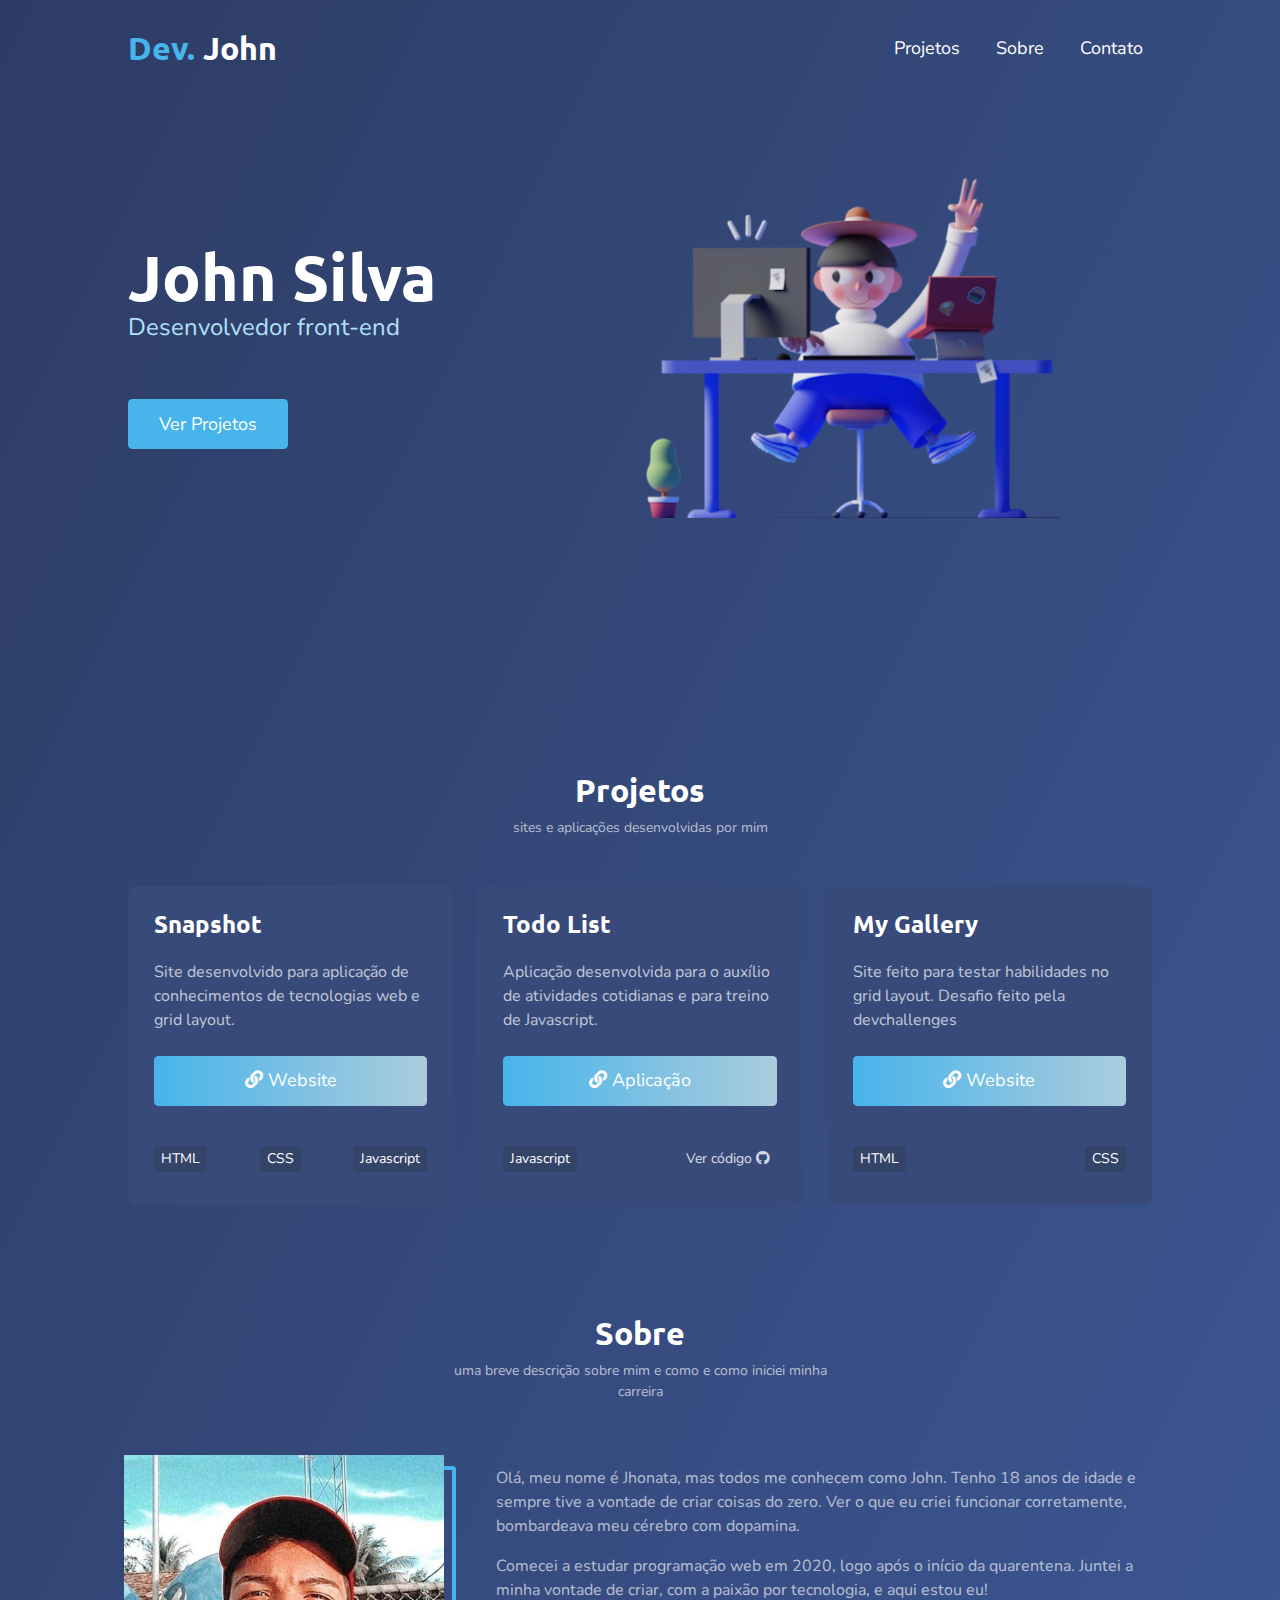
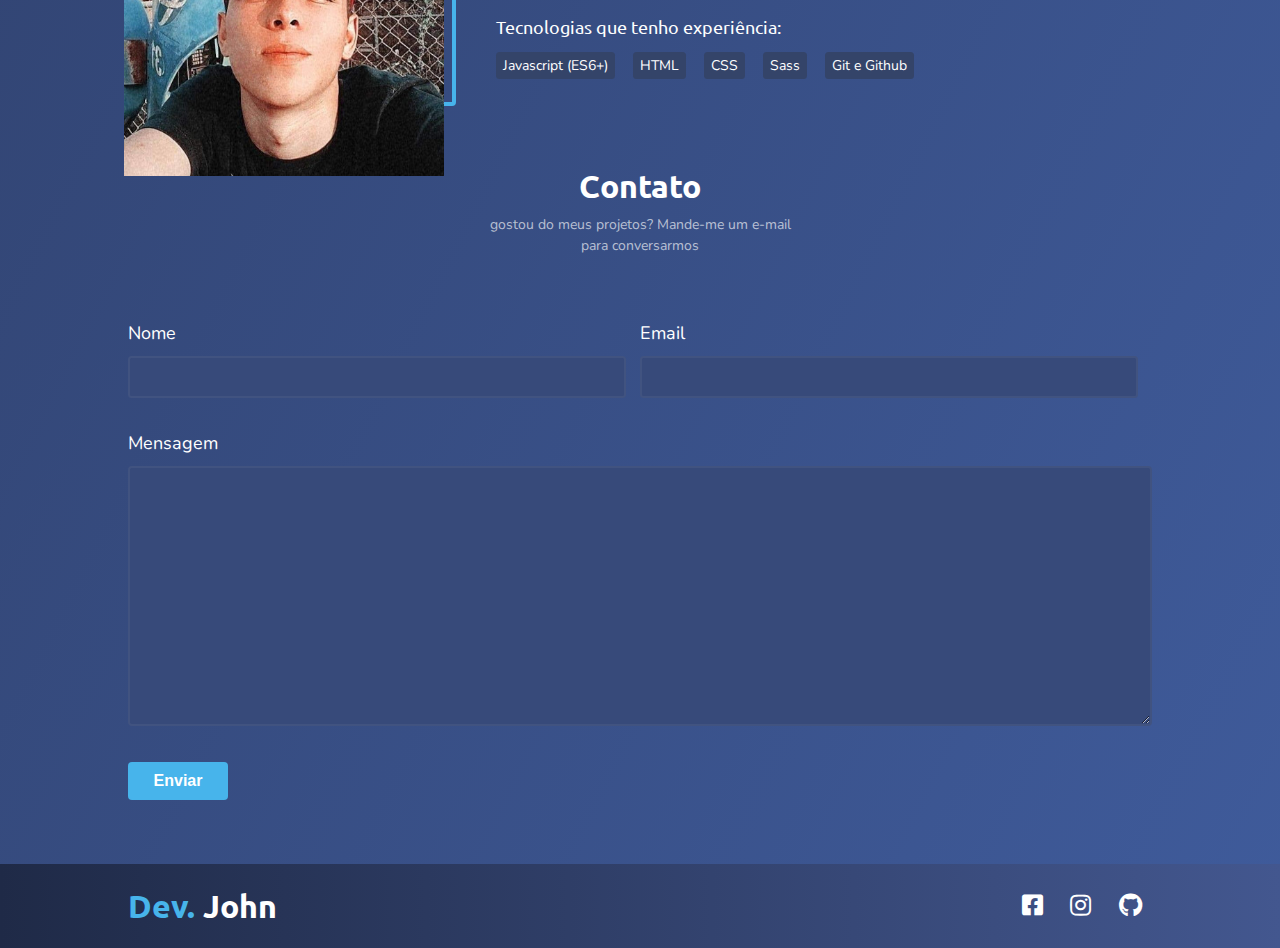
==== index.html @ 767314eb "uptade" ====
<!DOCTYPE html>
<html lang="pt-br">
<head>
    <meta charset="UTF-8">
    <meta http-equiv="X-UA-Compatible" content="IE=edge">
    <meta name="viewport" content="width=device-width, initial-scale=1.0">

    <meta name="description" content="Site portifólio onde coloco meus principais projetos com Desenvolvedor Front-End.">
    <meta name="keywords" content="front-end, frontend, desenvolvedor front end, programador"/>
    <meta name="author" content="John Silva">

    <meta property="og:type" content="website"/>
    <meta property="og:title" content="Portifólio  - John Silva"/>
    <meta property="og:description" content="Dev.John - Veja meus melhores projetos publicados e mande-me uma mensagem."/>
    <meta property="og:url" content="https://jhonsilva17.github.io/portfolio-devjohn/"/>
    <meta property="og:image" content="https://github.com/JhonSilva17/portfolio-devjohn/blob/main/public/assets/img/foto-john.jpg"/>

    <title>Portifólio - John Silva</title>
    <link rel="preconnect" href="https://fonts.gstatic.com">
    <link href="https://fonts.googleapis.com/css2?family=Nunito:wght@400;600&family=Ubuntu:wght@400;500&display=swap" rel="stylesheet"> 
    <link rel="stylesheet" href="https://cdnjs.cloudflare.com/ajax/libs/font-awesome/5.11.2/css/all.css">
    <link rel="stylesheet" href="./public/css/main.css">
</head>
<body>
    
    <header id="header">
        <div class="container">
            <div class="logo">
                <a href="index.html" class="logomarca"><span class="color-blue">Dev.</span> John</a>
            </div> <!--LOGO-->
            <nav id="navigation">
                <div class="icon">
                    <img onclick="Menu.openMenu()" src="./public/assets/img/icon-menu.svg" alt="">
                </div>
                <ul id="menujs" onclick="Menu.closeMenu()">
                    <li>
                        <span onclick="Menu.closeMenu()" class="icon">
                            <img src="./public/assets/img/close.svg" alt="">
                        </span>
                    </li>
                    <li><a href="#projects" class="js-scrollSuave">Projetos</a></li>
                    <li><a href="#about" class="js-scrollSuave">Sobre</a></li>
                    <li><a href="#contact" class="js-scrollSuave">Contato</a></li>
                </ul>
            </nav> <!--NAVIGATION-->
        </div> <!--CONTAINER-->
    </header> <!--HEADER-->

    <main id="intro">
        <div class="container">
            <div id="intro-content">
                <h1>John Silva</h1>
                <p>Desenvolvedor front-end</p>
                <a href="#projects" class="background-blue js-scrollSuave">Ver Projetos</a>
            </div> <!--INTRO-CONTENT-->
            <div id="intro-img">
                <img src="./public/assets/img/ilustration-intro.png" alt="Ilustration">
            </div>
        </div> <!--CONTAINER-->
    </main>

    <section id="projects">
        <div class="container">
            <h2>Projetos</h2>
            <p>sites e aplicações desenvolvidas por mim</p>

            <div class="container-card">
                <div class="card-item">
                    <h3>Snapshot</h3>
                    <p>Site desenvolvido para aplicação de conhecimentos de tecnologias web e grid layout.</p>
                    <a href="https://snapshot-devjohn.netlify.app/" target="_blank" rel="external" class="btn btn-card">
                        <span> <i class="fas fa-link"></i></span>
                        Website
                    </a>
                    <div class="techs">
                        <ul>
                            <li>HTML</li>
                            <li>CSS</li>
                            <li>Javascript</li>
                        </ul>
                    </div>
                </div><!--CARD-ITEM-->

                <div class="card-item">
                    <h3>Todo List</h3>
                    <p>Aplicação desenvolvida para o auxílio de atividades cotidianas e para treino de Javascript.</p>
                    <a href="https://todo-list-jhon.netlify.app" target="_blank" rel="external" class="btn btn-card">
                        <span> <i class="fas fa-link"></i></span>
                        Aplicação
                    </a>
                    <div class="techs">
                        <ul>
                            <li>Javascript</li>
                            <li class="back-none"><a href="https://github.com/JhonSilva17/javascript/tree/main/todo-list" target="_blank" rel="external" class="code">Ver código <span><i class="fab fa-github"></i></span></a></li>
                        </ul>
                    </div> <!--techs-->
                </div> <!--CARD-ITEM-->

                <div class="card-item">
                    <h3>My Gallery</h3>
                    <p>Site feito para testar habilidades no grid layout. Desafio feito pela devchallenges</p>
                    <a href="https://gallery-john.netlify.app" target="_blank" rel="external" class="btn btn-card">
                        <span> <i class="fas fa-link"></i></span>
                        Website
                    </a>
                    <div class="techs">
                        <ul>
                            <li>HTML</li>
                            <li>CSS</li>
                        </ul>
                    </div> <!--techs-->
                </div> <!--CARD-ITEM-->

            </div> <!--CONTAINER-CARD-->
        </div> <!--CONTAINER-->
    </section> <!--PROJECTS-->

    <section id="about">
        <h2>Sobre</h2>
        <p>uma breve descrição sobre mim e como e como iniciei minha carreira</p>
        <div class="container">
            <div class="about-img">
                <img src="./public/assets/img/foto-john.jpg" alt="Foto de John Silva">
            </div> <!--ABOUT-IMG-->
            <div class="about-content">
                <p>Olá, meu nome é Jhonata, mas todos me conhecem como John. Tenho 18 anos de idade e sempre tive a vontade de criar coisas do zero. Ver o que eu criei funcionar corretamente, bombardeava meu cérebro com dopamina.</p>
                <p>Comecei a estudar programação web em 2020, logo após o início da quarentena. Juntei a minha vontade de criar, com a paixão por tecnologia, e aqui estou eu!</p>
                <h3>Tecnologias que tenho experiência: </h3>
                <div class="techs">
                    <ul>
                        <li>Javascript (ES6+)</li>
                        <li>HTML</li>
                        <li>CSS</li>
                        <li>Sass</li>
                        <li>Git e Github</li>
                    </ul>
                </div>
            </div> <!--ABOUT-CONTENT-->
        </div> <!--CONTAINER-->
    </section> <!--ABOUT-->

    <section id="contact">
        <div class="container">
            <h2>Contato</h2>
            <p>gostou do meus projetos? Mande-me um e-mail para conversarmos</p>
            <form action="POST">
                <div class="flex-input">
                    <div class="flex-item">
                        <label for="nome">Nome</label>
                        <input type="text" id="nome" name="nome">
                    </div>
                    <div class="flex-item">
                        <label for="email">Email</label>
                        <input type="email" id="email" name="email">
                    </div>
                </div>
                <label for="msg">Mensagem</label>
                <textarea name="msg" id="msg"></textarea>
                <button class="background-blue">Enviar</button>
            </form>
        </div>
    </section>

    <footer id="footer">
        <div class="container">
            <div class="logo">
                <a href="index.html" class="logomarca"><span class="color-blue">Dev.</span> John</a>
            </div> <!--LOGO-->
            <div class="redes">
                <ul>
                    <li><a href="https://www.facebook.com/jhonata.1324/" target="_blank" rel="external"><i class="fab fa-facebook-square"></i></a></li>
                    <li><a href="https://www.instagram.com/eujohn___/" target="_blank" rel="external"><i class="fab fa-instagram"></i></a></li>
                    <li><a href="https://github.com/JhonSilva17" target="_blank" rel="external"><i class="fab fa-github"></i></a></li>
                </ul>
            </div>
        </div> <!--CONTAINER-->
    </footer>

    <script src="./public/js/script.js"></script>
</body>
</html>
---- public/css/main.css ----
.flex,#header .container,#intro .container,#contact form .flex-input,#footer .container{display:-webkit-box;display:-ms-flexbox;display:flex;-webkit-box-align:center;-ms-flex-align:center;align-items:center;-webkit-box-pack:justify;-ms-flex-pack:justify;justify-content:space-between}.border-radius,.btn,.techs ul li,#about .container .about-img{border-radius:.25em}*{margin:0;padding:0;-webkit-box-sizing:border-box;box-sizing:border-box}body{background-image:-webkit-gradient(linear, left top, right bottom, from(#2d3c64), to(#3f5b9b));background-image:linear-gradient(to right bottom, #2d3c64, #3f5b9b);font-size:16px}img{max-width:100%;display:block}a{text-decoration:none;color:#fff;-webkit-transition:all .3s ease;transition:all .3s ease}ul{list-style:none}a,p,small,li,label,input,textarea{font:normal 400 1em/1.5em "Nunito", 'Trebuchet MS', sans-serif}h1,h2,h3{font:normal 600 2em/1em "Ubuntu", verdana, sans-serif}section h2{text-align:center;color:#fff;margin-bottom:.35em}input,button,textarea{outline:none;border:none}.container{max-width:80%;margin:0 auto}.color-blue{color:#47B4EB}.background-blue{background:#47B4EB}.icon{display:none}.btn{background:-webkit-gradient(linear, left top, right top, from(#47B4EB), to(#ABCCDC));background:linear-gradient(to right, #47B4EB, #ABCCDC);display:block;text-align:center;padding:.625em 0;font-size:1.125em;-webkit-transition:all .3s ease;transition:all .3s ease}.techs ul li{display:inline-block;background:#344469;color:#fff;padding:.2em .5em;font-size:.875em;margin-bottom:.5em;-webkit-transition:all .3s ease;transition:all .3s ease}.logo a.logomarca{font:normal 600 2em/1em "Ubuntu", verdana, sans-serif}@-webkit-keyframes pulso{from{opacity:0;-webkit-transform:translateY(20px);transform:translateY(20px)}to{opacity:1;-webkit-transform:translateY(-10px);transform:translateY(-10px)}}@keyframes pulso{from{opacity:0;-webkit-transform:translateY(20px);transform:translateY(20px)}to{opacity:1;-webkit-transform:translateY(-10px);transform:translateY(-10px)}}@-webkit-keyframes surgirMenu{from{opacity:.5;-webkit-transform:translateY(-20px);transform:translateY(-20px)}to{opacity:1;-webkit-transform:translateY(0px);transform:translateY(0px)}}@keyframes surgirMenu{from{opacity:.5;-webkit-transform:translateY(-20px);transform:translateY(-20px)}to{opacity:1;-webkit-transform:translateY(0px);transform:translateY(0px)}}#header{padding:2em 0}#header.ativo{position:fixed;top:0;left:0;right:0;z-index:10001;background:#314679;padding:1em 0;-webkit-animation:surgirMenu .3s;animation:surgirMenu .3s}#header #navigation ul li{display:inline-block;margin-left:.875em}#header #navigation ul li a{font-size:1.125em;padding:.5em;color:#fff}#header #navigation ul li a:hover{color:#47B4EB}#header #navigation ul li a.ativo{color:#47B4EB}#intro{margin-top:5em}#intro #intro-content h1{font-size:4em;color:#fff}#intro #intro-content p{font-size:1.5em;color:#b1e0f8}#intro #intro-content a.background-blue{border-radius:.25em;display:inline-block;margin-top:3em;width:160px;text-align:center;font-size:1.125em;padding:.625em}#intro #intro-img{width:50%}#projects{margin:20% 0 4em}#projects .container>p{text-align:center;color:#ffffffa6;font-size:.875em;font-weight:400}#projects .container-card{display:-ms-grid;display:grid;-ms-grid-columns:(1fr)[3];grid-template-columns:repeat(3, 1fr);gap:1.5em;margin-top:3em}#projects .container-card .card-item{background:#374a7a;padding:1.5em;border-radius:.5em;margin-bottom:1em;display:-webkit-box;display:-ms-flexbox;display:flex;-webkit-box-orient:vertical;-webkit-box-direction:normal;-ms-flex-direction:column;flex-direction:column;-webkit-transition:all .3s ease;transition:all .3s ease;border:2px solid #374a7a}#projects .container-card .card-item:hover{-webkit-transform:translateY(-4px);transform:translateY(-4px);border:2px solid #47B4EB}#projects .container-card .card-item.ativo{-webkit-transform:scale(1.05);transform:scale(1.05)}#projects .container-card .card-item h3{font-size:1.5em;color:#fff;-webkit-box-flex:1;-ms-flex:1;flex:1}#projects .container-card .card-item p{color:rgba(255,255,255,0.7);margin:1.5em 0;-webkit-box-flex:1;-ms-flex:1;flex:1}#projects .container-card .card-item a.btn-card:hover{background:-webkit-gradient(linear, left top, right top, from(#3ca6db), to(#96bacc));background:linear-gradient(to right, #3ca6db, #96bacc)}#projects .container-card .card-item .techs{-webkit-box-flex:1;-ms-flex:1;flex:1}#projects .container-card .card-item .techs ul{display:-webkit-box;display:-ms-flexbox;display:flex;-webkit-box-pack:justify;-ms-flex-pack:justify;justify-content:space-between;-ms-flex-wrap:wrap;flex-wrap:wrap;margin-top:2.5em}#projects .container-card .card-item .techs ul li a.code:hover{cursor:pointer;text-decoration:underline}#projects .container-card .card-item .techs .back-none{background:none;opacity:.8}#about{margin:6em 0 4em}#about>p{text-align:center;color:#ffffffa6;font-weight:400;max-width:30%;margin:0 auto;font-size:.875em}#about .container{display:-ms-grid;display:grid;-ms-grid-columns:1fr 2fr;grid-template-columns:1fr 2fr;gap:40px;margin-top:4em}#about .container .about-img{border:4px solid #47B4EB;height:240px}#about .container .about-img img{position:relative;bottom:15px;right:8px}#about .container .about-content p{color:#ffffffa6;margin-bottom:1em}#about .container .about-content h3{color:#fff;font-size:1.125em;font-weight:400;margin-bottom:.625em}#about .container .about-content .techs{margin-top:1em}#about .container .about-content .techs ul li+li{margin-left:1em}#about .container .about-content .techs ul li:hover{-webkit-transform:translateY(-4px);transform:translateY(-4px)}#contact p{text-align:center;color:#ffffffa6;font-weight:400;max-width:31%;margin:0 auto;font-size:.875em}#contact form{margin:4em 0}#contact form label{display:block;color:#fff;margin-bottom:.5em;font-size:1.125em}#contact form .flex-input{-ms-flex-wrap:wrap;flex-wrap:wrap;-webkit-box-pack:justify;-ms-flex-pack:justify;justify-content:space-between;margin-bottom:2em}#contact form .flex-input .flex-item{-webkit-box-flex:1;-ms-flex:1 1 240px;flex:1 1 240px}#contact form .flex-input .flex-item input:last-child{margin-right:0}#contact form input{border:2px solid #415380;width:calc(100% - 1em);border-radius:.25em;background:#374a7a;padding:.625em 1em;color:#ffffffa6;font-size:.875em;margin-right:1em}#contact form input:focus{border:2px solid #47B4EB}#contact form textarea{width:100%;border:2px solid #415380;background:#374a7a;height:260px;padding:.625em 1em;color:#ffffffa6;border-radius:.25em}#contact form textarea:focus{border:2px solid #47B4EB}#contact form button{color:#fff;font-size:1em;font-weight:600;cursor:pointer;padding:.625em 0;display:block;width:100px;border-radius:.25em;margin-top:2em;-webkit-transition:all .3s ease;transition:all .3s ease}#contact form button:hover{background:#1f7aa7}#footer{background-image:-webkit-gradient(linear, left top, right top, from(#1F2A47), to(#43578f));background-image:linear-gradient(to right, #1F2A47, #43578f);padding:1.5em 0}#footer .container{-ms-flex-wrap:wrap;flex-wrap:wrap}#footer .container ul li{display:inline-block;margin-left:.2em}#footer .container ul li a{font-size:1.5em;padding:.425em}#footer .container ul li a:hover{color:#47B4EB}@media (max-width: 770px){#header #navigation ul li{display:inline-block;margin-left:.625em}#intro{margin-top:4em}#intro #intro-content h1{font-size:3em;margin-bottom:.1em}#intro #intro-content p{font-size:1.125em}#intro #intro-content a.background-blue{margin-top:2em;font-size:1em}#about{margin:4em 0}#about>p{max-width:40%}#about .container{display:-ms-grid;display:grid;-ms-grid-columns:1fr 1fr;grid-template-columns:1fr 1fr;gap:20px}#about .about-img{height:260px}#about .about-img img{bottom:30px}#about .about-content p{font-size:.875em;margin-bottom:.625em}#about .about-content h3{font-size:1em}#contact p{max-width:50%}}@media (max-width: 635px){.container{max-width:90%}.icon{display:block;width:25px;cursor:pointer;border:none}#header #navigation #menujs{position:fixed;top:0;bottom:0;right:-100%;width:60%;background:#314679;padding:2em;display:-webkit-box;display:-ms-flexbox;display:flex;-webkit-box-orient:vertical;-webkit-box-direction:normal;-ms-flex-direction:column;flex-direction:column;-webkit-transition:all .3s;transition:all .3s}#header #navigation ul li{display:block;margin-left:0;clear:both}#header #navigation ul li span.icon{float:right;margin-bottom:2em}#header #navigation ul li a{font-size:1.125em;padding:.625em;display:block;border-bottom:1px solid #455b8d}#header.ativo #menujs{background:#314679}#projects{margin:4em 0 0em}#projects h2{text-align:center;color:#fff}#projects .container-card{gap:.625em;margin-top:3em;-ms-grid-columns:auto;grid-template-columns:auto;gap:1em}#projects .container-card .card-item{padding:1.5em}#projects .container-card .card-item h3{font-size:1.25em}#projects .container-card .card-item p{margin:1em 0 1.5}#projects .container-card .card-item a.btn-card{font-size:1em}#projects .container-card .card-item .techs ul{display:-webkit-box;display:-ms-flexbox;display:flex;-webkit-box-pack:justify;-ms-flex-pack:justify;justify-content:space-between;-ms-flex-wrap:wrap;flex-wrap:wrap;margin-top:1.75em}#about{margin:2em 0}#about>p{max-width:80%}#about .container{-ms-grid-columns:auto;grid-template-columns:auto;gap:40px;margin-top:2em}#about .container .about-img{height:auto;border:none}#about .container .about-img img{position:static;bottom:0px;right:0px;margin:0 auto}#about .container .about-content h3{margin-bottom:.625em}#about .container .about-content p{margin-bottom:1em}#about .container .about-content .techs ul li{margin-bottom:.625em}#about .container .about-content .techs ul li+li{margin-left:0}#footer{padding:1.125em 0}#footer .container{padding:0 .625em;-webkit-box-orient:vertical;-webkit-box-direction:normal;-ms-flex-direction:column;flex-direction:column}#footer .container ul li{margin-right:.2em;margin-left:0;margin-top:.875em}#footer .container ul li a{font-size:1.5em;padding:.425em}#footer .container ul li a:first-child{padding-left:0}#footer .container ul li a:hover{color:var(--color-blue)}}@media (max-width: 420px){#header{padding-top:1.5em}#header #navigation #menujs{width:80%;padding:2em 1em}#header #navigation ul li span.icon{float:right}#header #navigation ul li a{font-size:1em;padding:.875em 0}#intro{margin-top:2em}#intro .container{-webkit-box-orient:vertical;-webkit-box-direction:reverse;-ms-flex-direction:column-reverse;flex-direction:column-reverse}#intro #intro-content{margin-bottom:0}#intro #intro-content h1{font-size:2.625em;text-align:center;margin-top:1em}#intro #intro-content p{font-size:1em;text-align:center}#intro #intro-content a.background-blue{display:block;margin:2em auto}#intro #intro-img{width:100%}#about .container{gap:20px}#contact{margin:4em 0}#contact p{max-width:100%}#contact form{margin:3em 0}#contact form label{margin-bottom:.5em;font-size:1.125em}#contact .flex-input{margin-bottom:.5em}#contact .flex-input .flex-item{-webkit-box-flex:1;-ms-flex:1 1 240px;flex:1 1 240px;margin-bottom:1em}#contact button{width:120px;margin-top:1em}}
/*# sourceMappingURL=main.css.map */
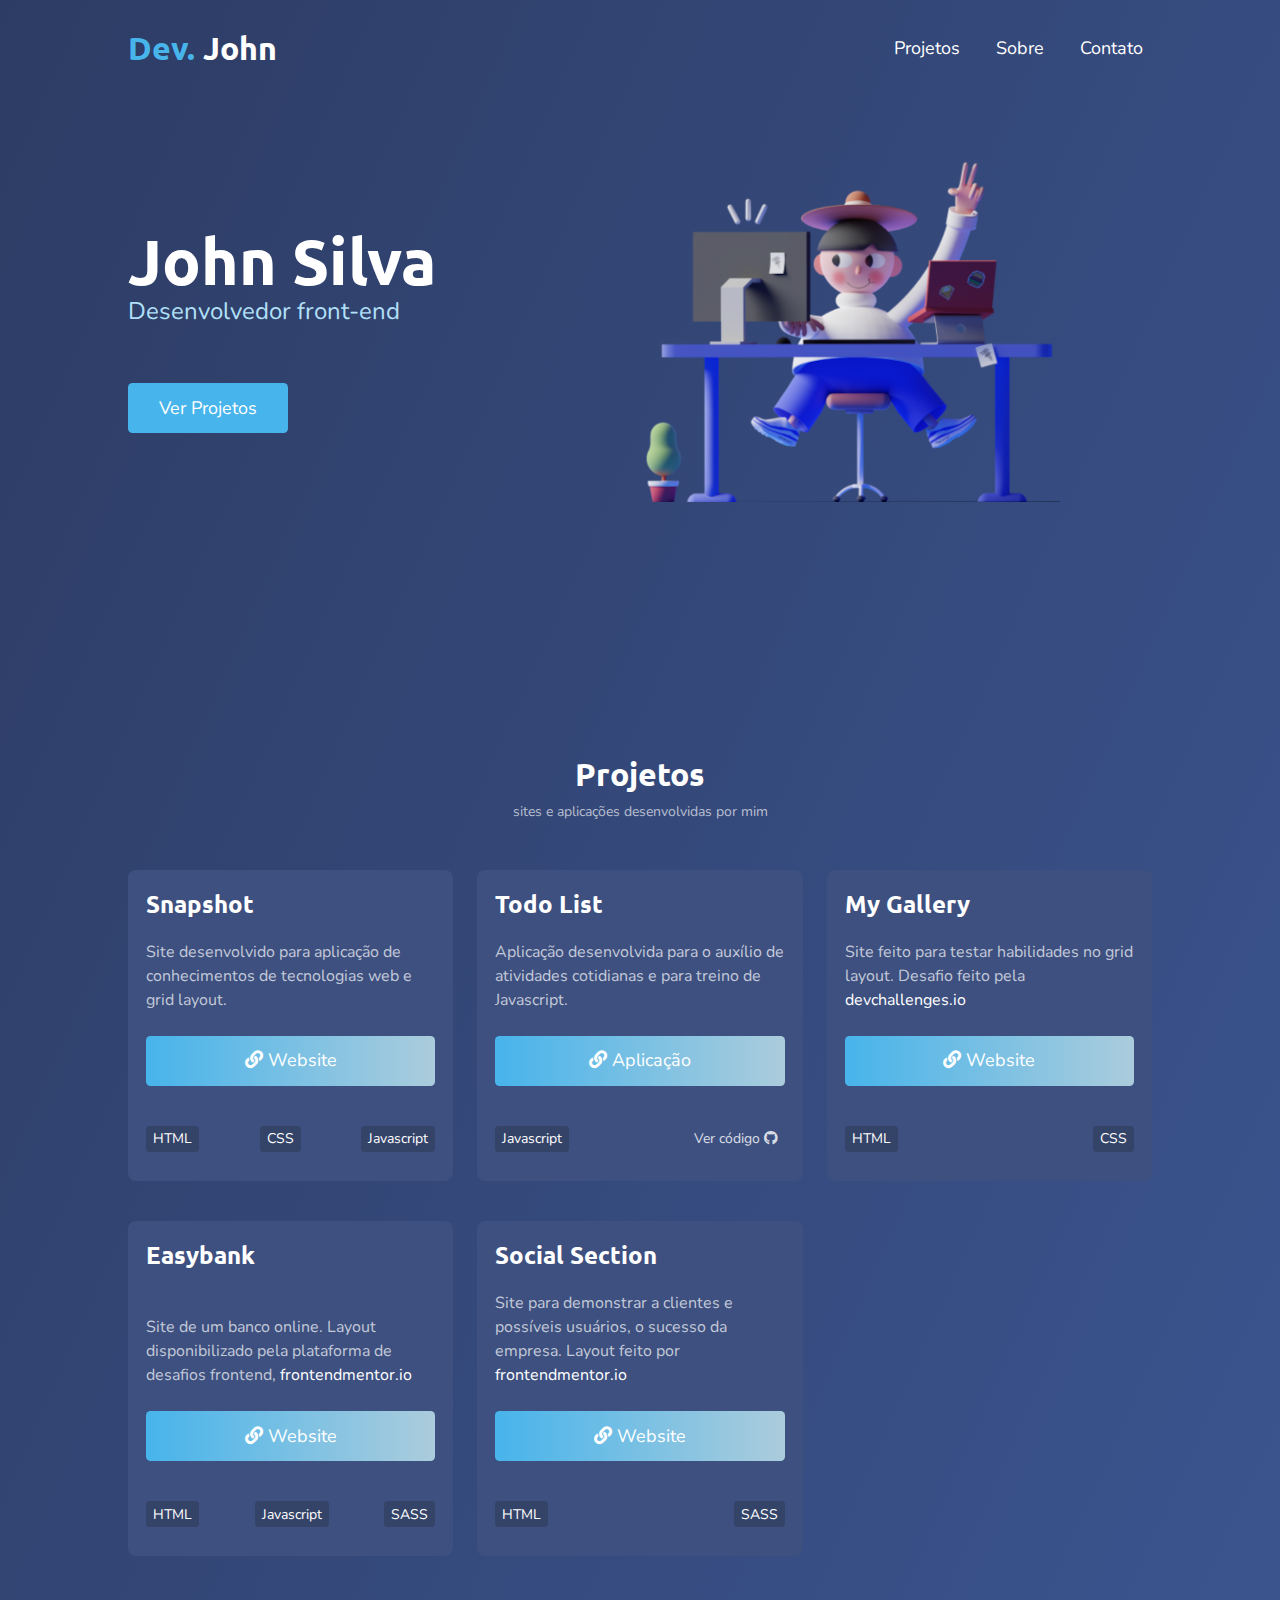
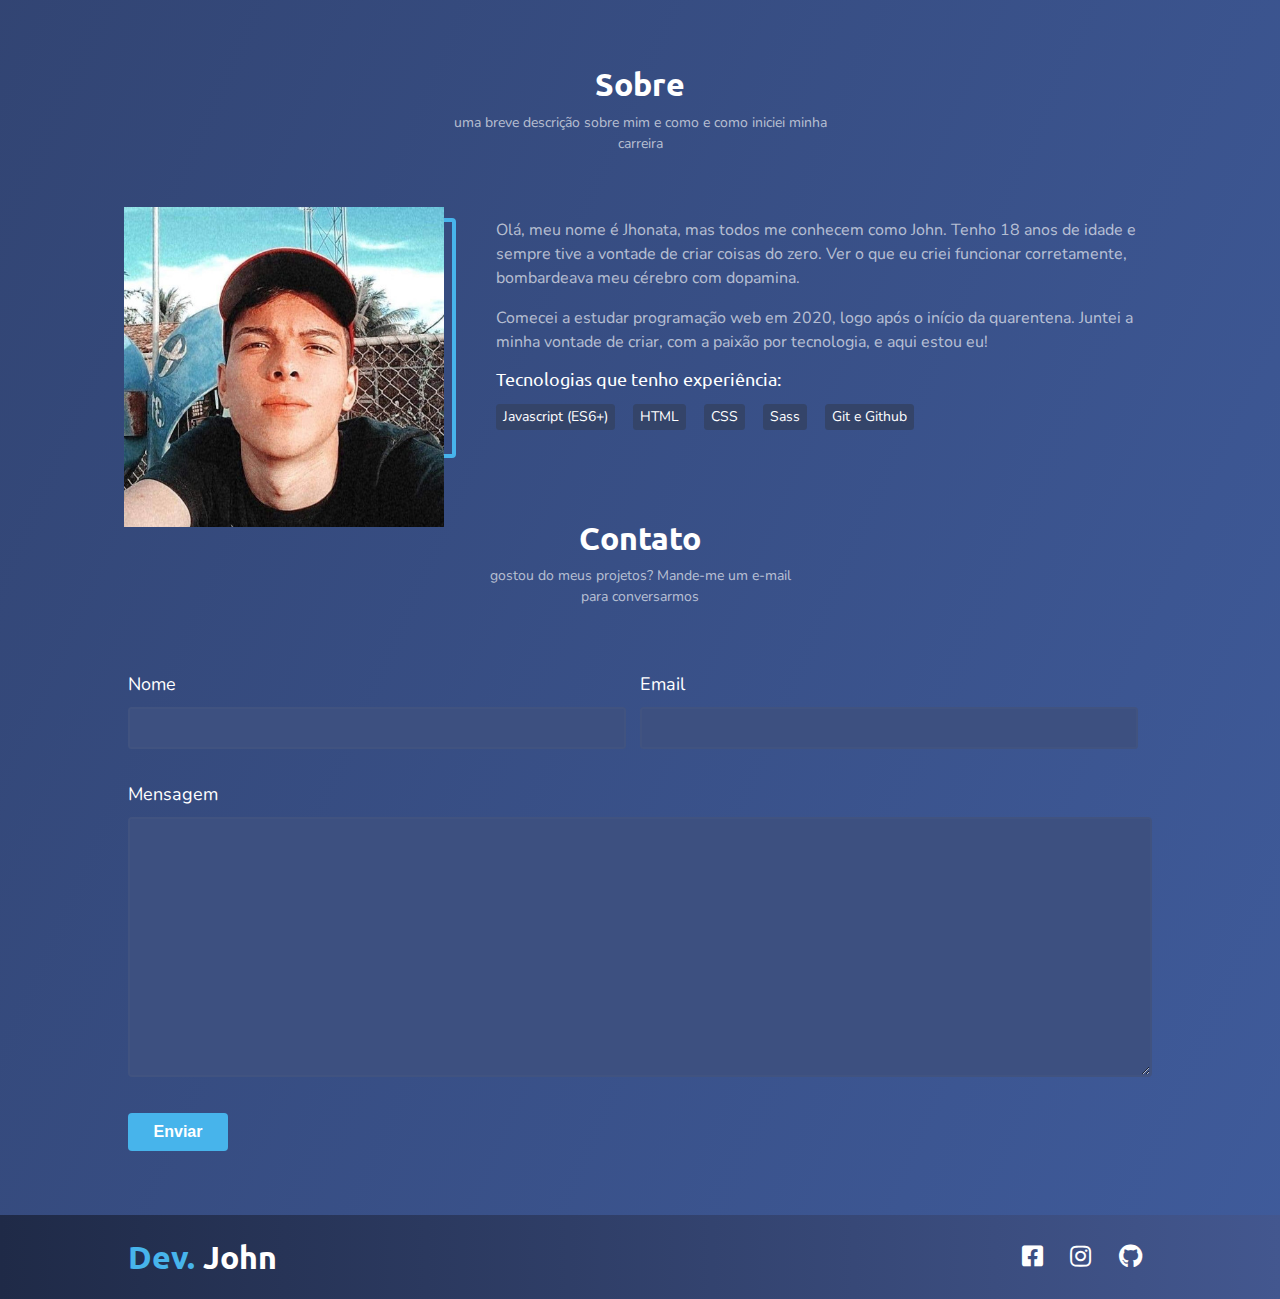
==== commit 78e936e4: "inserção de mais projetos" ====
--- a/index.html
+++ b/index.html
@@ -98,7 +98,7 @@
 
                 <div class="card-item">
                     <h3>My Gallery</h3>
-                    <p>Site feito para testar habilidades no grid layout. Desafio feito pela devchallenges</p>
+                    <p>Site feito para testar habilidades no grid layout. Desafio feito pela <a href="https://www.devchallenges.io" target="_blank" rel="external">devchallenges.io</a></p>
                     <a href="https://gallery-john.netlify.app" target="_blank" rel="external" class="btn btn-card">
                         <span> <i class="fas fa-link"></i></span>
                         Website
@@ -107,6 +107,37 @@
                         <ul>
                             <li>HTML</li>
                             <li>CSS</li>
+                        </ul>
+                    </div> <!--techs-->
+                </div> <!--CARD-ITEM-->
+
+                <div class="card-item">
+                    <h3>Easybank</h3>
+                    <p>Site de um banco online. Layout disponibilizado pela plataforma de desafios frontend, <a href="https://www.frontendmentor.io" rel="external" target="_blank">frontendmentor.io</a></p>
+                    <a href="https://easybank-john.netlify.app" target="_blank" rel="external" class="btn btn-card">
+                        <span> <i class="fas fa-link"></i></span>
+                        Website
+                    </a>
+                    <div class="techs">
+                        <ul>
+                            <li>HTML</li>
+                            <li>Javascript</li>
+                            <li>SASS</li>
+                        </ul>
+                    </div> <!--techs-->
+                </div> <!--CARD-ITEM-->
+
+                <div class="card-item">
+                    <h3>Social Section</h3>
+                    <p>Site para demonstrar a clientes e possíveis usuários, o sucesso da empresa. Layout feito por <a href="https://www.frontendmentor.io" rel="external" target="_blank">frontendmentor.io</a></p>
+                    <a href="https://social-john.netlify.app" target="_blank" rel="external" class="btn btn-card">
+                        <span> <i class="fas fa-link"></i></span>
+                        Website
+                    </a>
+                    <div class="techs">
+                        <ul>
+                            <li>HTML</li>
+                            <li>SASS</li>
                         </ul>
                     </div> <!--techs-->
                 </div> <!--CARD-ITEM-->
--- a/public/css/main.css
+++ b/public/css/main.css
@@ -1,2 +1,738 @@
-.flex,#header .container,#intro .container,#contact form .flex-input,#footer .container{display:-webkit-box;display:-ms-flexbox;display:flex;-webkit-box-align:center;-ms-flex-align:center;align-items:center;-webkit-box-pack:justify;-ms-flex-pack:justify;justify-content:space-between}.border-radius,.btn,.techs ul li,#about .container .about-img{border-radius:.25em}*{margin:0;padding:0;-webkit-box-sizing:border-box;box-sizing:border-box}body{background-image:-webkit-gradient(linear, left top, right bottom, from(#2d3c64), to(#3f5b9b));background-image:linear-gradient(to right bottom, #2d3c64, #3f5b9b);font-size:16px}img{max-width:100%;display:block}a{text-decoration:none;color:#fff;-webkit-transition:all .3s ease;transition:all .3s ease}ul{list-style:none}a,p,small,li,label,input,textarea{font:normal 400 1em/1.5em "Nunito", 'Trebuchet MS', sans-serif}h1,h2,h3{font:normal 600 2em/1em "Ubuntu", verdana, sans-serif}section h2{text-align:center;color:#fff;margin-bottom:.35em}input,button,textarea{outline:none;border:none}.container{max-width:80%;margin:0 auto}.color-blue{color:#47B4EB}.background-blue{background:#47B4EB}.icon{display:none}.btn{background:-webkit-gradient(linear, left top, right top, from(#47B4EB), to(#ABCCDC));background:linear-gradient(to right, #47B4EB, #ABCCDC);display:block;text-align:center;padding:.625em 0;font-size:1.125em;-webkit-transition:all .3s ease;transition:all .3s ease}.techs ul li{display:inline-block;background:#344469;color:#fff;padding:.2em .5em;font-size:.875em;margin-bottom:.5em;-webkit-transition:all .3s ease;transition:all .3s ease}.logo a.logomarca{font:normal 600 2em/1em "Ubuntu", verdana, sans-serif}@-webkit-keyframes pulso{from{opacity:0;-webkit-transform:translateY(20px);transform:translateY(20px)}to{opacity:1;-webkit-transform:translateY(-10px);transform:translateY(-10px)}}@keyframes pulso{from{opacity:0;-webkit-transform:translateY(20px);transform:translateY(20px)}to{opacity:1;-webkit-transform:translateY(-10px);transform:translateY(-10px)}}@-webkit-keyframes surgirMenu{from{opacity:.5;-webkit-transform:translateY(-20px);transform:translateY(-20px)}to{opacity:1;-webkit-transform:translateY(0px);transform:translateY(0px)}}@keyframes surgirMenu{from{opacity:.5;-webkit-transform:translateY(-20px);transform:translateY(-20px)}to{opacity:1;-webkit-transform:translateY(0px);transform:translateY(0px)}}#header{padding:2em 0}#header.ativo{position:fixed;top:0;left:0;right:0;z-index:10001;background:#314679;padding:1em 0;-webkit-animation:surgirMenu .3s;animation:surgirMenu .3s}#header #navigation ul li{display:inline-block;margin-left:.875em}#header #navigation ul li a{font-size:1.125em;padding:.5em;color:#fff}#header #navigation ul li a:hover{color:#47B4EB}#header #navigation ul li a.ativo{color:#47B4EB}#intro{margin-top:5em}#intro #intro-content h1{font-size:4em;color:#fff}#intro #intro-content p{font-size:1.5em;color:#b1e0f8}#intro #intro-content a.background-blue{border-radius:.25em;display:inline-block;margin-top:3em;width:160px;text-align:center;font-size:1.125em;padding:.625em}#intro #intro-img{width:50%}#projects{margin:20% 0 4em}#projects .container>p{text-align:center;color:#ffffffa6;font-size:.875em;font-weight:400}#projects .container-card{display:-ms-grid;display:grid;-ms-grid-columns:(1fr)[3];grid-template-columns:repeat(3, 1fr);gap:1.5em;margin-top:3em}#projects .container-card .card-item{background:#374a7a;padding:1.5em;border-radius:.5em;margin-bottom:1em;display:-webkit-box;display:-ms-flexbox;display:flex;-webkit-box-orient:vertical;-webkit-box-direction:normal;-ms-flex-direction:column;flex-direction:column;-webkit-transition:all .3s ease;transition:all .3s ease;border:2px solid #374a7a}#projects .container-card .card-item:hover{-webkit-transform:translateY(-4px);transform:translateY(-4px);border:2px solid #47B4EB}#projects .container-card .card-item.ativo{-webkit-transform:scale(1.05);transform:scale(1.05)}#projects .container-card .card-item h3{font-size:1.5em;color:#fff;-webkit-box-flex:1;-ms-flex:1;flex:1}#projects .container-card .card-item p{color:rgba(255,255,255,0.7);margin:1.5em 0;-webkit-box-flex:1;-ms-flex:1;flex:1}#projects .container-card .card-item a.btn-card:hover{background:-webkit-gradient(linear, left top, right top, from(#3ca6db), to(#96bacc));background:linear-gradient(to right, #3ca6db, #96bacc)}#projects .container-card .card-item .techs{-webkit-box-flex:1;-ms-flex:1;flex:1}#projects .container-card .card-item .techs ul{display:-webkit-box;display:-ms-flexbox;display:flex;-webkit-box-pack:justify;-ms-flex-pack:justify;justify-content:space-between;-ms-flex-wrap:wrap;flex-wrap:wrap;margin-top:2.5em}#projects .container-card .card-item .techs ul li a.code:hover{cursor:pointer;text-decoration:underline}#projects .container-card .card-item .techs .back-none{background:none;opacity:.8}#about{margin:6em 0 4em}#about>p{text-align:center;color:#ffffffa6;font-weight:400;max-width:30%;margin:0 auto;font-size:.875em}#about .container{display:-ms-grid;display:grid;-ms-grid-columns:1fr 2fr;grid-template-columns:1fr 2fr;gap:40px;margin-top:4em}#about .container .about-img{border:4px solid #47B4EB;height:240px}#about .container .about-img img{position:relative;bottom:15px;right:8px}#about .container .about-content p{color:#ffffffa6;margin-bottom:1em}#about .container .about-content h3{color:#fff;font-size:1.125em;font-weight:400;margin-bottom:.625em}#about .container .about-content .techs{margin-top:1em}#about .container .about-content .techs ul li+li{margin-left:1em}#about .container .about-content .techs ul li:hover{-webkit-transform:translateY(-4px);transform:translateY(-4px)}#contact p{text-align:center;color:#ffffffa6;font-weight:400;max-width:31%;margin:0 auto;font-size:.875em}#contact form{margin:4em 0}#contact form label{display:block;color:#fff;margin-bottom:.5em;font-size:1.125em}#contact form .flex-input{-ms-flex-wrap:wrap;flex-wrap:wrap;-webkit-box-pack:justify;-ms-flex-pack:justify;justify-content:space-between;margin-bottom:2em}#contact form .flex-input .flex-item{-webkit-box-flex:1;-ms-flex:1 1 240px;flex:1 1 240px}#contact form .flex-input .flex-item input:last-child{margin-right:0}#contact form input{border:2px solid #415380;width:calc(100% - 1em);border-radius:.25em;background:#374a7a;padding:.625em 1em;color:#ffffffa6;font-size:.875em;margin-right:1em}#contact form input:focus{border:2px solid #47B4EB}#contact form textarea{width:100%;border:2px solid #415380;background:#374a7a;height:260px;padding:.625em 1em;color:#ffffffa6;border-radius:.25em}#contact form textarea:focus{border:2px solid #47B4EB}#contact form button{color:#fff;font-size:1em;font-weight:600;cursor:pointer;padding:.625em 0;display:block;width:100px;border-radius:.25em;margin-top:2em;-webkit-transition:all .3s ease;transition:all .3s ease}#contact form button:hover{background:#1f7aa7}#footer{background-image:-webkit-gradient(linear, left top, right top, from(#1F2A47), to(#43578f));background-image:linear-gradient(to right, #1F2A47, #43578f);padding:1.5em 0}#footer .container{-ms-flex-wrap:wrap;flex-wrap:wrap}#footer .container ul li{display:inline-block;margin-left:.2em}#footer .container ul li a{font-size:1.5em;padding:.425em}#footer .container ul li a:hover{color:#47B4EB}@media (max-width: 770px){#header #navigation ul li{display:inline-block;margin-left:.625em}#intro{margin-top:4em}#intro #intro-content h1{font-size:3em;margin-bottom:.1em}#intro #intro-content p{font-size:1.125em}#intro #intro-content a.background-blue{margin-top:2em;font-size:1em}#about{margin:4em 0}#about>p{max-width:40%}#about .container{display:-ms-grid;display:grid;-ms-grid-columns:1fr 1fr;grid-template-columns:1fr 1fr;gap:20px}#about .about-img{height:260px}#about .about-img img{bottom:30px}#about .about-content p{font-size:.875em;margin-bottom:.625em}#about .about-content h3{font-size:1em}#contact p{max-width:50%}}@media (max-width: 635px){.container{max-width:90%}.icon{display:block;width:25px;cursor:pointer;border:none}#header #navigation #menujs{position:fixed;top:0;bottom:0;right:-100%;width:60%;background:#314679;padding:2em;display:-webkit-box;display:-ms-flexbox;display:flex;-webkit-box-orient:vertical;-webkit-box-direction:normal;-ms-flex-direction:column;flex-direction:column;-webkit-transition:all .3s;transition:all .3s}#header #navigation ul li{display:block;margin-left:0;clear:both}#header #navigation ul li span.icon{float:right;margin-bottom:2em}#header #navigation ul li a{font-size:1.125em;padding:.625em;display:block;border-bottom:1px solid #455b8d}#header.ativo #menujs{background:#314679}#projects{margin:4em 0 0em}#projects h2{text-align:center;color:#fff}#projects .container-card{gap:.625em;margin-top:3em;-ms-grid-columns:auto;grid-template-columns:auto;gap:1em}#projects .container-card .card-item{padding:1.5em}#projects .container-card .card-item h3{font-size:1.25em}#projects .container-card .card-item p{margin:1em 0 1.5}#projects .container-card .card-item a.btn-card{font-size:1em}#projects .container-card .card-item .techs ul{display:-webkit-box;display:-ms-flexbox;display:flex;-webkit-box-pack:justify;-ms-flex-pack:justify;justify-content:space-between;-ms-flex-wrap:wrap;flex-wrap:wrap;margin-top:1.75em}#about{margin:2em 0}#about>p{max-width:80%}#about .container{-ms-grid-columns:auto;grid-template-columns:auto;gap:40px;margin-top:2em}#about .container .about-img{height:auto;border:none}#about .container .about-img img{position:static;bottom:0px;right:0px;margin:0 auto}#about .container .about-content h3{margin-bottom:.625em}#about .container .about-content p{margin-bottom:1em}#about .container .about-content .techs ul li{margin-bottom:.625em}#about .container .about-content .techs ul li+li{margin-left:0}#footer{padding:1.125em 0}#footer .container{padding:0 .625em;-webkit-box-orient:vertical;-webkit-box-direction:normal;-ms-flex-direction:column;flex-direction:column}#footer .container ul li{margin-right:.2em;margin-left:0;margin-top:.875em}#footer .container ul li a{font-size:1.5em;padding:.425em}#footer .container ul li a:first-child{padding-left:0}#footer .container ul li a:hover{color:var(--color-blue)}}@media (max-width: 420px){#header{padding-top:1.5em}#header #navigation #menujs{width:80%;padding:2em 1em}#header #navigation ul li span.icon{float:right}#header #navigation ul li a{font-size:1em;padding:.875em 0}#intro{margin-top:2em}#intro .container{-webkit-box-orient:vertical;-webkit-box-direction:reverse;-ms-flex-direction:column-reverse;flex-direction:column-reverse}#intro #intro-content{margin-bottom:0}#intro #intro-content h1{font-size:2.625em;text-align:center;margin-top:1em}#intro #intro-content p{font-size:1em;text-align:center}#intro #intro-content a.background-blue{display:block;margin:2em auto}#intro #intro-img{width:100%}#about .container{gap:20px}#contact{margin:4em 0}#contact p{max-width:100%}#contact form{margin:3em 0}#contact form label{margin-bottom:.5em;font-size:1.125em}#contact .flex-input{margin-bottom:.5em}#contact .flex-input .flex-item{-webkit-box-flex:1;-ms-flex:1 1 240px;flex:1 1 240px;margin-bottom:1em}#contact button{width:120px;margin-top:1em}}
+.flex, #header .container, #intro .container, #contact form .flex-input, #footer .container {
+  display: -webkit-box;
+  display: -ms-flexbox;
+  display: flex;
+  -webkit-box-align: center;
+      -ms-flex-align: center;
+          align-items: center;
+  -webkit-box-pack: justify;
+      -ms-flex-pack: justify;
+          justify-content: space-between;
+}
+
+.border-radius, .btn, .techs ul li, #about .container .about-img {
+  border-radius: .25em;
+}
+
+* {
+  margin: 0;
+  padding: 0;
+  -webkit-box-sizing: border-box;
+  box-sizing: border-box;
+}
+
+body {
+  background-image: -webkit-gradient(linear, left top, right bottom, from(#2d3c64), to(#3f5b9b));
+  background-image: linear-gradient(to right bottom, #2d3c64, #3f5b9b);
+  font-size: 16px;
+}
+
+img {
+  max-width: 100%;
+  display: block;
+}
+
+a {
+  text-decoration: none;
+  color: #ffffff;
+  -webkit-transition: all .3s ease;
+  transition: all .3s ease;
+}
+
+ul {
+  list-style: none;
+}
+
+a, p, small, li, label, input, textarea {
+  font: normal 400 1em/1.5em "Nunito", 'Trebuchet MS', sans-serif;
+}
+
+h1, h2, h3 {
+  font: normal 600 2em/1em "Ubuntu", verdana, sans-serif;
+}
+
+section h2 {
+  text-align: center;
+  color: #ffffff;
+  margin-bottom: .35em;
+}
+
+input, button, textarea {
+  outline: none;
+  border: none;
+}
+
+/* CLASSES GERAIS ============================= */
+.container {
+  max-width: 80%;
+  margin: 0 auto;
+}
+
+.color-blue {
+  color: #47B4EB;
+}
+
+.background-blue {
+  background: #47B4EB;
+}
+
+.icon {
+  display: none;
+}
+
+.btn {
+  background: -webkit-gradient(linear, left top, right top, from(#47B4EB), to(#ABCCDC));
+  background: linear-gradient(to right, #47B4EB, #ABCCDC);
+  display: block;
+  text-align: center;
+  padding: .625em 0;
+  font-size: 1.125em;
+  -webkit-transition: all .3s ease;
+  transition: all .3s ease;
+}
+
+.techs ul li {
+  display: inline-block;
+  background: #344469;
+  color: #ffffff;
+  padding: .2em .5em;
+  font-size: .875em;
+  margin-bottom: .5em;
+  -webkit-transition: all .3s ease;
+  transition: all .3s ease;
+}
+
+.logo a.logomarca {
+  font: normal 600 2em/1em "Ubuntu", verdana, sans-serif;
+}
+
+@-webkit-keyframes surgirMenu {
+  from {
+    opacity: .5;
+    -webkit-transform: translateY(-40px);
+            transform: translateY(-40px);
+  }
+  to {
+    opacity: 1;
+    -webkit-transform: translateY(0px);
+            transform: translateY(0px);
+  }
+}
+
+@keyframes surgirMenu {
+  from {
+    opacity: .5;
+    -webkit-transform: translateY(-40px);
+            transform: translateY(-40px);
+  }
+  to {
+    opacity: 1;
+    -webkit-transform: translateY(0px);
+            transform: translateY(0px);
+  }
+}
+
+#header {
+  padding: 2em 0;
+  position: absolute;
+  top: 0;
+  right: 0;
+  left: 0;
+}
+
+#header.ativo {
+  position: fixed;
+  top: 0;
+  left: 0;
+  right: 0;
+  z-index: 10001;
+  background: #314679;
+  padding: 1em 0;
+  -webkit-animation: surgirMenu .3s;
+  animation: surgirMenu .3s;
+}
+
+#header #navigation ul li {
+  display: inline-block;
+  margin-left: .875em;
+}
+
+#header #navigation ul li a {
+  font-size: 1.125em;
+  padding: .5em;
+  color: #ffffff;
+}
+
+#header #navigation ul li a:hover {
+  color: #47B4EB;
+}
+
+#header #navigation ul li a.ativo {
+  color: #47B4EB;
+}
+
+#intro {
+  margin-top: 10em;
+}
+
+#intro #intro-content h1 {
+  font-size: 4em;
+  color: #ffffff;
+}
+
+#intro #intro-content p {
+  font-size: 1.5em;
+  color: #b1e0f8;
+}
+
+#intro #intro-content a.background-blue {
+  border-radius: .25em;
+  display: inline-block;
+  margin-top: 3em;
+  width: 160px;
+  text-align: center;
+  font-size: 1.125em;
+  padding: .625em;
+}
+
+#intro #intro-img {
+  width: 50%;
+}
+
+#projects {
+  margin: 20% 0 4em;
+}
+
+#projects .container > p {
+  text-align: center;
+  color: #ffffffa6;
+  font-size: .875em;
+  font-weight: 400;
+}
+
+#projects .container-card {
+  display: -ms-grid;
+  display: grid;
+  -ms-grid-columns: (1fr)[3];
+      grid-template-columns: repeat(3, 1fr);
+  gap: 1.5em;
+  margin-top: 3em;
+}
+
+#projects .container-card .card-item {
+  background: #3d5080;
+  padding: 1.25em 1em;
+  border-radius: .5em;
+  margin-bottom: 1em;
+  display: -webkit-box;
+  display: -ms-flexbox;
+  display: flex;
+  -webkit-box-orient: vertical;
+  -webkit-box-direction: normal;
+      -ms-flex-direction: column;
+          flex-direction: column;
+  -webkit-transition: all .3s ease;
+  transition: all .3s ease;
+  border: 2px solid #3d5080;
+}
+
+#projects .container-card .card-item:hover {
+  -webkit-transform: translateY(-4px);
+          transform: translateY(-4px);
+  -webkit-transform: scale(1.02);
+          transform: scale(1.02);
+  -webkit-box-shadow: 10px 10px 6px rgba(0, 0, 0, 0.05), -10px 10px 6px rgba(0, 0, 0, 0.05);
+          box-shadow: 10px 10px 6px rgba(0, 0, 0, 0.05), -10px 10px 6px rgba(0, 0, 0, 0.05);
+  border: 2px solid #47B4EB;
+}
+
+#projects .container-card .card-item.ativo {
+  -webkit-transform: scale(1);
+          transform: scale(1);
+}
+
+#projects .container-card .card-item h3 {
+  font-size: 1.5em;
+  color: #ffffff;
+  -webkit-box-flex: 1;
+      -ms-flex: 1;
+          flex: 1;
+}
+
+#projects .container-card .card-item p {
+  color: rgba(255, 255, 255, 0.7);
+  margin: 1.5em 0;
+  -webkit-box-flex: 1;
+      -ms-flex: 1;
+          flex: 1;
+}
+
+#projects .container-card .card-item a.btn-card:hover {
+  background: -webkit-gradient(linear, left top, right top, from(#3ca6db), to(#96bacc));
+  background: linear-gradient(to right, #3ca6db, #96bacc);
+}
+
+#projects .container-card .card-item .techs {
+  -webkit-box-flex: 1;
+      -ms-flex: 1;
+          flex: 1;
+}
+
+#projects .container-card .card-item .techs ul {
+  display: -webkit-box;
+  display: -ms-flexbox;
+  display: flex;
+  -webkit-box-pack: justify;
+      -ms-flex-pack: justify;
+          justify-content: space-between;
+  -ms-flex-wrap: wrap;
+      flex-wrap: wrap;
+  margin-top: 2.5em;
+}
+
+#projects .container-card .card-item .techs ul li a.code:hover {
+  cursor: pointer;
+  text-decoration: underline;
+}
+
+#projects .container-card .card-item .techs .back-none {
+  background: none;
+  opacity: .8;
+}
+
+#about {
+  margin: 6em 0 4em;
+}
+
+#about > p {
+  text-align: center;
+  color: #ffffffa6;
+  font-weight: 400;
+  max-width: 30%;
+  margin: 0 auto;
+  font-size: .875em;
+}
+
+#about .container {
+  display: -ms-grid;
+  display: grid;
+  -ms-grid-columns: 1fr 2fr;
+      grid-template-columns: 1fr 2fr;
+  gap: 40px;
+  margin-top: 4em;
+}
+
+#about .container .about-img {
+  border: 4px solid #47B4EB;
+  height: 240px;
+}
+
+#about .container .about-img img {
+  position: relative;
+  bottom: 15px;
+  right: 8px;
+}
+
+#about .container .about-content p {
+  color: #ffffffa6;
+  margin-bottom: 1em;
+}
+
+#about .container .about-content h3 {
+  color: #ffffff;
+  font-size: 1.125em;
+  font-weight: 400;
+  margin-bottom: .625em;
+}
+
+#about .container .about-content .techs {
+  margin-top: 1em;
+}
+
+#about .container .about-content .techs ul li + li {
+  margin-left: 1em;
+}
+
+#about .container .about-content .techs ul li:hover {
+  -webkit-transform: translateY(-4px);
+          transform: translateY(-4px);
+}
+
+#contact p {
+  text-align: center;
+  color: #ffffffa6;
+  font-weight: 400;
+  max-width: 31%;
+  margin: 0 auto;
+  font-size: .875em;
+}
+
+#contact form {
+  margin: 4em 0;
+}
+
+#contact form label {
+  display: block;
+  color: #ffffff;
+  margin-bottom: .5em;
+  font-size: 1.125em;
+}
+
+#contact form .flex-input {
+  -ms-flex-wrap: wrap;
+      flex-wrap: wrap;
+  -webkit-box-pack: justify;
+      -ms-flex-pack: justify;
+          justify-content: space-between;
+  margin-bottom: 2em;
+}
+
+#contact form .flex-input .flex-item {
+  -webkit-box-flex: 1;
+      -ms-flex: 1 1 240px;
+          flex: 1 1 240px;
+}
+
+#contact form .flex-input .flex-item input:last-child {
+  margin-right: 0;
+}
+
+#contact form input {
+  border: 2px solid #415380;
+  width: calc(100% - 1em);
+  border-radius: .25em;
+  background: #3d5080;
+  padding: .625em 1em;
+  color: #ffffffa6;
+  font-size: .875em;
+  margin-right: 1em;
+}
+
+#contact form input:focus {
+  border: 2px solid #47B4EB;
+}
+
+#contact form textarea {
+  width: 100%;
+  border: 2px solid #415380;
+  background: #3d5080;
+  height: 260px;
+  padding: .625em 1em;
+  color: #ffffffa6;
+  border-radius: .25em;
+}
+
+#contact form textarea:focus {
+  border: 2px solid #47B4EB;
+}
+
+#contact form button {
+  color: #ffffff;
+  font-size: 1em;
+  font-weight: 600;
+  cursor: pointer;
+  padding: .625em 0;
+  display: block;
+  width: 100px;
+  border-radius: .25em;
+  margin-top: 2em;
+  -webkit-transition: all .3s ease;
+  transition: all .3s ease;
+}
+
+#contact form button:hover {
+  background: #1f7aa7;
+}
+
+#footer {
+  background-image: -webkit-gradient(linear, left top, right top, from(#1F2A47), to(#43578f));
+  background-image: linear-gradient(to right, #1F2A47, #43578f);
+  padding: 1.5em 0;
+}
+
+#footer .container {
+  -ms-flex-wrap: wrap;
+      flex-wrap: wrap;
+}
+
+#footer .container ul li {
+  display: inline-block;
+  margin-left: .2em;
+}
+
+#footer .container ul li a {
+  font-size: 1.5em;
+  padding: .425em;
+}
+
+#footer .container ul li a:hover {
+  color: #47B4EB;
+}
+
+@media (max-width: 770px) {
+  #header #navigation ul li {
+    display: inline-block;
+    margin-left: .625em;
+  }
+  /* INTRO ============================= */
+  #intro {
+    margin-top: 8em;
+  }
+  #intro #intro-content h1 {
+    font-size: 3em;
+    margin-bottom: .1em;
+  }
+  #intro #intro-content p {
+    font-size: 1.125em;
+  }
+  #intro #intro-content a.background-blue {
+    margin-top: 2em;
+    font-size: 1em;
+  }
+  #about {
+    margin: 4em 0;
+  }
+  #about > p {
+    max-width: 40%;
+  }
+  #about .container {
+    display: -ms-grid;
+    display: grid;
+    -ms-grid-columns: 1fr 1fr;
+        grid-template-columns: 1fr 1fr;
+    gap: 20px;
+  }
+  #about .about-img {
+    height: 260px;
+  }
+  #about .about-img img {
+    bottom: 30px;
+  }
+  #about .about-content p {
+    font-size: .875em;
+    margin-bottom: .625em;
+  }
+  #about .about-content h3 {
+    font-size: 1em;
+  }
+  #contact p {
+    max-width: 50%;
+  }
+}
+
+@media (max-width: 635px) {
+  .container {
+    max-width: 90%;
+  }
+  .icon {
+    display: block;
+    width: 25px;
+    cursor: pointer;
+    border: none;
+  }
+  #header #navigation #menujs {
+    position: fixed;
+    top: 0;
+    bottom: 0;
+    right: -100%;
+    width: 60%;
+    background: #314679;
+    padding: 2em;
+    display: -webkit-box;
+    display: -ms-flexbox;
+    display: flex;
+    -webkit-box-orient: vertical;
+    -webkit-box-direction: normal;
+        -ms-flex-direction: column;
+            flex-direction: column;
+    -webkit-transition: all .3s;
+    transition: all .3s;
+  }
+  #header #navigation ul li {
+    display: block;
+    margin-left: 0;
+    clear: both;
+  }
+  #header #navigation ul li span.icon {
+    float: right;
+    margin-bottom: 2em;
+  }
+  #header #navigation ul li a {
+    font-size: 1.125em;
+    padding: .625em;
+    display: block;
+    border-bottom: 1px solid #455b8d;
+  }
+  #header.ativo #menujs {
+    background: #314679;
+  }
+  #projects {
+    margin: 4em 0 0em;
+  }
+  #projects h2 {
+    text-align: center;
+    color: #ffffff;
+  }
+  #projects .container-card {
+    gap: .625em;
+    margin-top: 3em;
+    -ms-grid-columns: auto;
+        grid-template-columns: auto;
+    gap: 1em;
+  }
+  #projects .container-card .card-item {
+    padding: 1.5em;
+  }
+  #projects .container-card .card-item h3 {
+    font-size: 1.25em;
+  }
+  #projects .container-card .card-item p {
+    margin: 1em 0 1.5;
+  }
+  #projects .container-card .card-item a.btn-card {
+    font-size: 1em;
+  }
+  #projects .container-card .card-item .techs ul {
+    display: -webkit-box;
+    display: -ms-flexbox;
+    display: flex;
+    -webkit-box-pack: justify;
+        -ms-flex-pack: justify;
+            justify-content: space-between;
+    -ms-flex-wrap: wrap;
+        flex-wrap: wrap;
+    margin-top: 1.75em;
+  }
+  #about {
+    margin: 2em 0;
+  }
+  #about > p {
+    max-width: 80%;
+  }
+  #about .container {
+    -ms-grid-columns: auto;
+        grid-template-columns: auto;
+    gap: 40px;
+    margin-top: 2em;
+  }
+  #about .container .about-img {
+    height: auto;
+    border: none;
+  }
+  #about .container .about-img img {
+    position: static;
+    bottom: 0px;
+    right: 0px;
+    margin: 0 auto;
+  }
+  #about .container .about-content h3 {
+    margin-bottom: .625em;
+  }
+  #about .container .about-content p {
+    margin-bottom: 1em;
+  }
+  #about .container .about-content .techs ul li {
+    margin-bottom: .625em;
+  }
+  #about .container .about-content .techs ul li + li {
+    margin-left: 0;
+  }
+  #footer {
+    padding: 1.125em 0;
+  }
+  #footer .container {
+    padding: 0 .625em;
+    -webkit-box-orient: vertical;
+    -webkit-box-direction: normal;
+        -ms-flex-direction: column;
+            flex-direction: column;
+  }
+  #footer .container ul li {
+    margin-right: .2em;
+    margin-left: 0;
+    margin-top: .875em;
+  }
+  #footer .container ul li a {
+    font-size: 1.5em;
+    padding: .425em;
+  }
+  #footer .container ul li a:first-child {
+    padding-left: 0;
+  }
+  #footer .container ul li a:hover {
+    color: var(--color-blue);
+  }
+}
+
+@media (max-width: 420px) {
+  /* HEADER ============================= */
+  #header {
+    padding-top: 1.5em;
+  }
+  #header #navigation #menujs {
+    width: 80%;
+    padding: 2em 1em;
+  }
+  #header #navigation ul li span.icon {
+    float: right;
+  }
+  #header #navigation ul li a {
+    font-size: 1em;
+    padding: .875em 0;
+  }
+  #intro .container {
+    -webkit-box-orient: vertical;
+    -webkit-box-direction: reverse;
+        -ms-flex-direction: column-reverse;
+            flex-direction: column-reverse;
+  }
+  #intro #intro-content {
+    margin-bottom: 0;
+  }
+  #intro #intro-content h1 {
+    font-size: 2.625em;
+    text-align: center;
+    margin-top: 1em;
+  }
+  #intro #intro-content p {
+    font-size: 1em;
+    text-align: center;
+  }
+  #intro #intro-content a.background-blue {
+    display: block;
+    margin: 2em auto;
+  }
+  #intro #intro-img {
+    width: 100%;
+  }
+  #about .container {
+    gap: 20px;
+  }
+  #contact {
+    margin: 4em 0;
+  }
+  #contact p {
+    max-width: 100%;
+  }
+  #contact form {
+    margin: 3em 0;
+  }
+  #contact form label {
+    margin-bottom: .5em;
+    font-size: 1.125em;
+  }
+  #contact .flex-input {
+    margin-bottom: .5em;
+  }
+  #contact .flex-input .flex-item {
+    -webkit-box-flex: 1;
+        -ms-flex: 1 1 240px;
+            flex: 1 1 240px;
+    margin-bottom: 1em;
+  }
+  #contact button {
+    width: 120px;
+    margin-top: 1em;
+  }
+}
 /*# sourceMappingURL=main.css.map */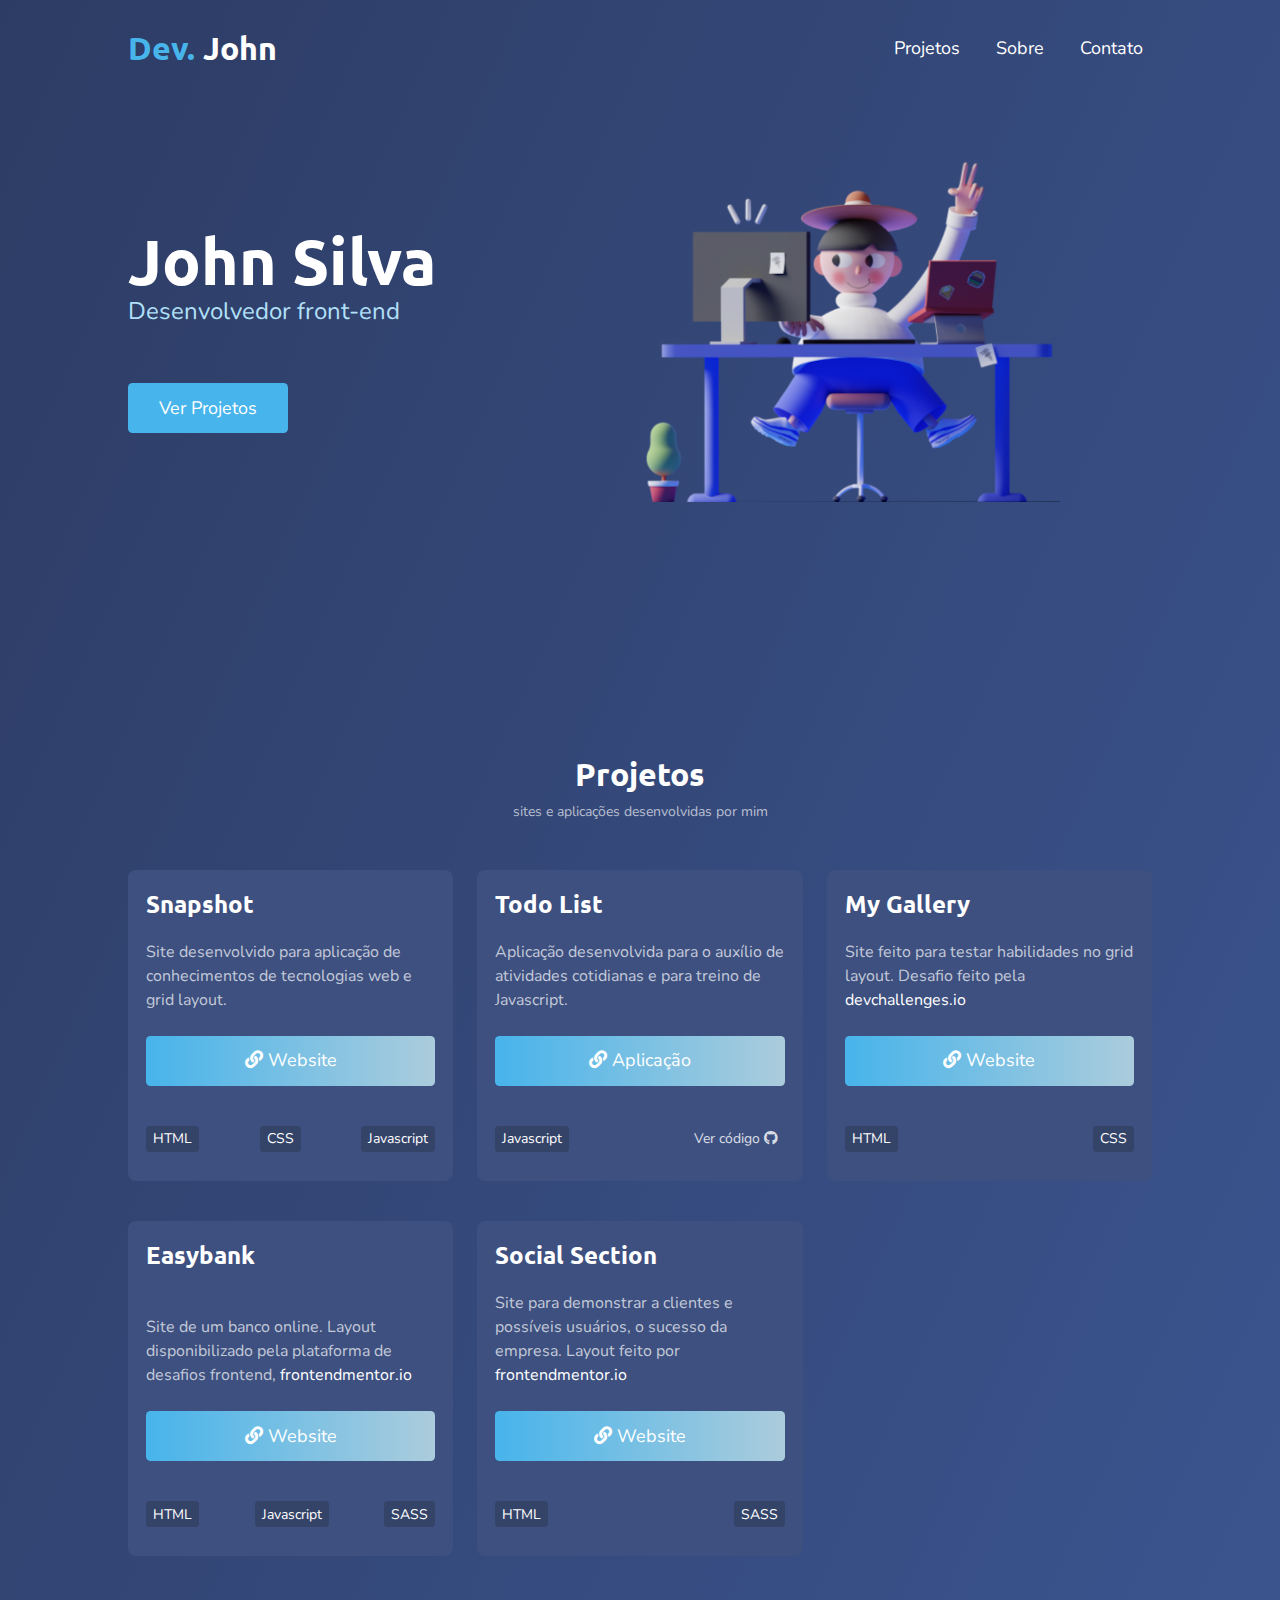
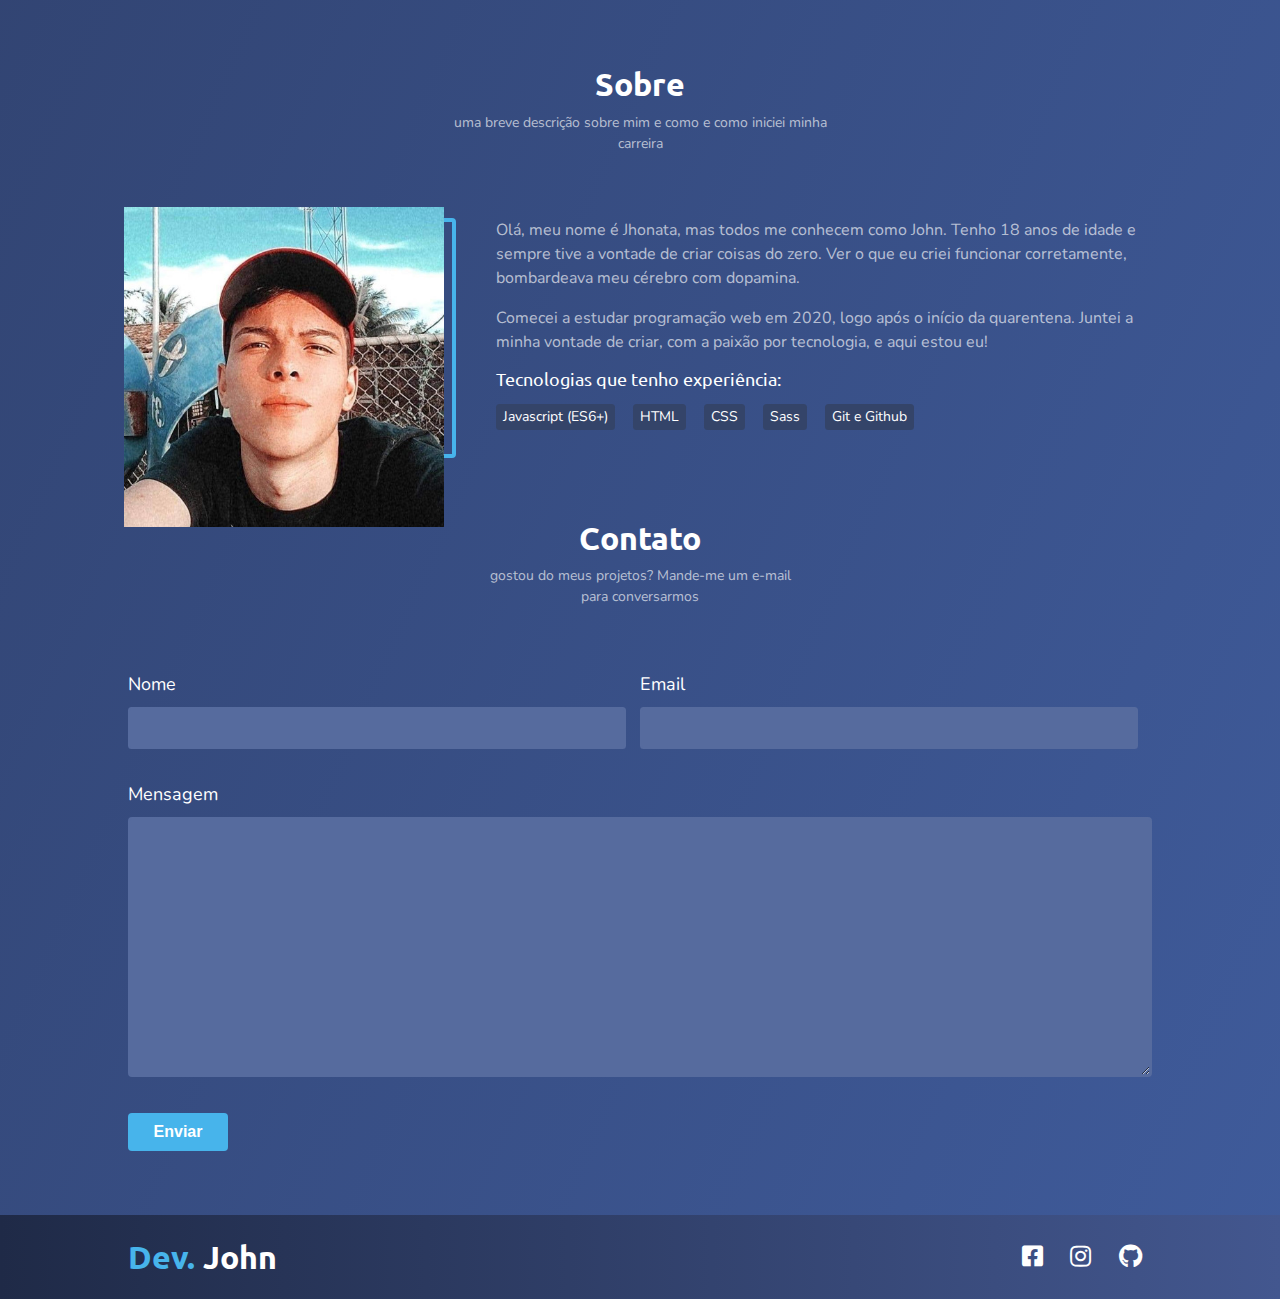
==== commit 15705c74: "melhorias na performance" ====
--- a/index.html
+++ b/index.html
@@ -20,6 +20,8 @@
     <link href="https://fonts.googleapis.com/css2?family=Nunito:wght@400;600&family=Ubuntu:wght@400;500&display=swap" rel="stylesheet"> 
     <link rel="stylesheet" href="https://cdnjs.cloudflare.com/ajax/libs/font-awesome/5.11.2/css/all.css">
     <link rel="stylesheet" href="./public/css/main.css">
+
+    <script defer src="./public/js/script.js"></script>
 </head>
 <body>
     
@@ -68,7 +70,7 @@
                 <div class="card-item">
                     <h3>Snapshot</h3>
                     <p>Site desenvolvido para aplicação de conhecimentos de tecnologias web e grid layout.</p>
-                    <a href="https://snapshot-devjohn.netlify.app/" target="_blank" rel="external" class="btn btn-card">
+                    <a href="https://snapshot-devjohn.netlify.app/" target="_blank" rel="noopener external" class="btn btn-card">
                         <span> <i class="fas fa-link"></i></span>
                         Website
                     </a>
@@ -84,22 +86,22 @@
                 <div class="card-item">
                     <h3>Todo List</h3>
                     <p>Aplicação desenvolvida para o auxílio de atividades cotidianas e para treino de Javascript.</p>
-                    <a href="https://todo-list-jhon.netlify.app" target="_blank" rel="external" class="btn btn-card">
+                    <a href="https://todo-list-jhon.netlify.app" target="_blank" rel="noopener external" class="btn btn-card">
                         <span> <i class="fas fa-link"></i></span>
                         Aplicação
                     </a>
                     <div class="techs">
                         <ul>
                             <li>Javascript</li>
-                            <li class="back-none"><a href="https://github.com/JhonSilva17/javascript/tree/main/todo-list" target="_blank" rel="external" class="code">Ver código <span><i class="fab fa-github"></i></span></a></li>
+                            <li class="back-none"><a href="https://github.com/JhonSilva17/javascript/tree/main/todo-list" target="_blank" rel="noopener external" class="code">Ver código <span><i class="fab fa-github"></i></span></a></li>
                         </ul>
                     </div> <!--techs-->
                 </div> <!--CARD-ITEM-->
 
                 <div class="card-item">
                     <h3>My Gallery</h3>
-                    <p>Site feito para testar habilidades no grid layout. Desafio feito pela <a href="https://www.devchallenges.io" target="_blank" rel="external">devchallenges.io</a></p>
-                    <a href="https://gallery-john.netlify.app" target="_blank" rel="external" class="btn btn-card">
+                    <p>Site feito para testar habilidades no grid layout. Desafio feito pela <a href="https://www.devchallenges.io" target="_blank" rel="external noopener">devchallenges.io</a></p>
+                    <a href="https://gallery-john.netlify.app" target="_blank" rel="noopener external" class="btn btn-card">
                         <span> <i class="fas fa-link"></i></span>
                         Website
                     </a>
@@ -113,8 +115,8 @@
 
                 <div class="card-item">
                     <h3>Easybank</h3>
-                    <p>Site de um banco online. Layout disponibilizado pela plataforma de desafios frontend, <a href="https://www.frontendmentor.io" rel="external" target="_blank">frontendmentor.io</a></p>
-                    <a href="https://easybank-john.netlify.app" target="_blank" rel="external" class="btn btn-card">
+                    <p>Site de um banco online. Layout disponibilizado pela plataforma de desafios frontend, <a href="https://www.frontendmentor.io" rel="external noopener" target="_blank">frontendmentor.io</a></p>
+                    <a href="https://easybank-john.netlify.app" target="_blank" rel="noopener external" class="btn btn-card">
                         <span> <i class="fas fa-link"></i></span>
                         Website
                     </a>
@@ -129,8 +131,8 @@
 
                 <div class="card-item">
                     <h3>Social Section</h3>
-                    <p>Site para demonstrar a clientes e possíveis usuários, o sucesso da empresa. Layout feito por <a href="https://www.frontendmentor.io" rel="external" target="_blank">frontendmentor.io</a></p>
-                    <a href="https://social-john.netlify.app" target="_blank" rel="external" class="btn btn-card">
+                    <p>Site para demonstrar a clientes e possíveis usuários, o sucesso da empresa. Layout feito por <a href="https://www.frontendmentor.io" rel="external noopener" target="_blank">frontendmentor.io</a></p>
+                    <a href="https://social-john.netlify.app" target="_blank" rel="noopener external" class="btn btn-card">
                         <span> <i class="fas fa-link"></i></span>
                         Website
                     </a>
@@ -199,14 +201,22 @@
             </div> <!--LOGO-->
             <div class="redes">
                 <ul>
-                    <li><a href="https://www.facebook.com/jhonata.1324/" target="_blank" rel="external"><i class="fab fa-facebook-square"></i></a></li>
-                    <li><a href="https://www.instagram.com/eujohn___/" target="_blank" rel="external"><i class="fab fa-instagram"></i></a></li>
-                    <li><a href="https://github.com/JhonSilva17" target="_blank" rel="external"><i class="fab fa-github"></i></a></li>
+                    <li>
+                        <a href="https://www.facebook.com/jhonata.1324/" target="_blank" rel="noopener external"><i class="fab fa-facebook-square"></i>
+                        </a>
+                    </li>
+                    <li>
+                        <a href="https://www.instagram.com/eujohn___/" target="_blank" rel="noopener external"><i class="fab fa-instagram"></i>
+                        </a>
+                    </li>
+                    <li>
+                        <a href="https://github.com/JhonSilva17" target="_blank" rel="noopener external"><i class="fab fa-github"></i>
+                        </a>
+                    </li>
                 </ul>
             </div>
         </div> <!--CONTAINER-->
     </footer>
 
-    <script src="./public/js/script.js"></script>
 </body>
 </html>--- a/public/css/main.css
+++ b/public/css/main.css
@@ -1,738 +1,2 @@
-.flex, #header .container, #intro .container, #contact form .flex-input, #footer .container {
-  display: -webkit-box;
-  display: -ms-flexbox;
-  display: flex;
-  -webkit-box-align: center;
-      -ms-flex-align: center;
-          align-items: center;
-  -webkit-box-pack: justify;
-      -ms-flex-pack: justify;
-          justify-content: space-between;
-}
-
-.border-radius, .btn, .techs ul li, #about .container .about-img {
-  border-radius: .25em;
-}
-
-* {
-  margin: 0;
-  padding: 0;
-  -webkit-box-sizing: border-box;
-  box-sizing: border-box;
-}
-
-body {
-  background-image: -webkit-gradient(linear, left top, right bottom, from(#2d3c64), to(#3f5b9b));
-  background-image: linear-gradient(to right bottom, #2d3c64, #3f5b9b);
-  font-size: 16px;
-}
-
-img {
-  max-width: 100%;
-  display: block;
-}
-
-a {
-  text-decoration: none;
-  color: #ffffff;
-  -webkit-transition: all .3s ease;
-  transition: all .3s ease;
-}
-
-ul {
-  list-style: none;
-}
-
-a, p, small, li, label, input, textarea {
-  font: normal 400 1em/1.5em "Nunito", 'Trebuchet MS', sans-serif;
-}
-
-h1, h2, h3 {
-  font: normal 600 2em/1em "Ubuntu", verdana, sans-serif;
-}
-
-section h2 {
-  text-align: center;
-  color: #ffffff;
-  margin-bottom: .35em;
-}
-
-input, button, textarea {
-  outline: none;
-  border: none;
-}
-
-/* CLASSES GERAIS ============================= */
-.container {
-  max-width: 80%;
-  margin: 0 auto;
-}
-
-.color-blue {
-  color: #47B4EB;
-}
-
-.background-blue {
-  background: #47B4EB;
-}
-
-.icon {
-  display: none;
-}
-
-.btn {
-  background: -webkit-gradient(linear, left top, right top, from(#47B4EB), to(#ABCCDC));
-  background: linear-gradient(to right, #47B4EB, #ABCCDC);
-  display: block;
-  text-align: center;
-  padding: .625em 0;
-  font-size: 1.125em;
-  -webkit-transition: all .3s ease;
-  transition: all .3s ease;
-}
-
-.techs ul li {
-  display: inline-block;
-  background: #344469;
-  color: #ffffff;
-  padding: .2em .5em;
-  font-size: .875em;
-  margin-bottom: .5em;
-  -webkit-transition: all .3s ease;
-  transition: all .3s ease;
-}
-
-.logo a.logomarca {
-  font: normal 600 2em/1em "Ubuntu", verdana, sans-serif;
-}
-
-@-webkit-keyframes surgirMenu {
-  from {
-    opacity: .5;
-    -webkit-transform: translateY(-40px);
-            transform: translateY(-40px);
-  }
-  to {
-    opacity: 1;
-    -webkit-transform: translateY(0px);
-            transform: translateY(0px);
-  }
-}
-
-@keyframes surgirMenu {
-  from {
-    opacity: .5;
-    -webkit-transform: translateY(-40px);
-            transform: translateY(-40px);
-  }
-  to {
-    opacity: 1;
-    -webkit-transform: translateY(0px);
-            transform: translateY(0px);
-  }
-}
-
-#header {
-  padding: 2em 0;
-  position: absolute;
-  top: 0;
-  right: 0;
-  left: 0;
-}
-
-#header.ativo {
-  position: fixed;
-  top: 0;
-  left: 0;
-  right: 0;
-  z-index: 10001;
-  background: #314679;
-  padding: 1em 0;
-  -webkit-animation: surgirMenu .3s;
-  animation: surgirMenu .3s;
-}
-
-#header #navigation ul li {
-  display: inline-block;
-  margin-left: .875em;
-}
-
-#header #navigation ul li a {
-  font-size: 1.125em;
-  padding: .5em;
-  color: #ffffff;
-}
-
-#header #navigation ul li a:hover {
-  color: #47B4EB;
-}
-
-#header #navigation ul li a.ativo {
-  color: #47B4EB;
-}
-
-#intro {
-  margin-top: 10em;
-}
-
-#intro #intro-content h1 {
-  font-size: 4em;
-  color: #ffffff;
-}
-
-#intro #intro-content p {
-  font-size: 1.5em;
-  color: #b1e0f8;
-}
-
-#intro #intro-content a.background-blue {
-  border-radius: .25em;
-  display: inline-block;
-  margin-top: 3em;
-  width: 160px;
-  text-align: center;
-  font-size: 1.125em;
-  padding: .625em;
-}
-
-#intro #intro-img {
-  width: 50%;
-}
-
-#projects {
-  margin: 20% 0 4em;
-}
-
-#projects .container > p {
-  text-align: center;
-  color: #ffffffa6;
-  font-size: .875em;
-  font-weight: 400;
-}
-
-#projects .container-card {
-  display: -ms-grid;
-  display: grid;
-  -ms-grid-columns: (1fr)[3];
-      grid-template-columns: repeat(3, 1fr);
-  gap: 1.5em;
-  margin-top: 3em;
-}
-
-#projects .container-card .card-item {
-  background: #3d5080;
-  padding: 1.25em 1em;
-  border-radius: .5em;
-  margin-bottom: 1em;
-  display: -webkit-box;
-  display: -ms-flexbox;
-  display: flex;
-  -webkit-box-orient: vertical;
-  -webkit-box-direction: normal;
-      -ms-flex-direction: column;
-          flex-direction: column;
-  -webkit-transition: all .3s ease;
-  transition: all .3s ease;
-  border: 2px solid #3d5080;
-}
-
-#projects .container-card .card-item:hover {
-  -webkit-transform: translateY(-4px);
-          transform: translateY(-4px);
-  -webkit-transform: scale(1.02);
-          transform: scale(1.02);
-  -webkit-box-shadow: 10px 10px 6px rgba(0, 0, 0, 0.05), -10px 10px 6px rgba(0, 0, 0, 0.05);
-          box-shadow: 10px 10px 6px rgba(0, 0, 0, 0.05), -10px 10px 6px rgba(0, 0, 0, 0.05);
-  border: 2px solid #47B4EB;
-}
-
-#projects .container-card .card-item.ativo {
-  -webkit-transform: scale(1);
-          transform: scale(1);
-}
-
-#projects .container-card .card-item h3 {
-  font-size: 1.5em;
-  color: #ffffff;
-  -webkit-box-flex: 1;
-      -ms-flex: 1;
-          flex: 1;
-}
-
-#projects .container-card .card-item p {
-  color: rgba(255, 255, 255, 0.7);
-  margin: 1.5em 0;
-  -webkit-box-flex: 1;
-      -ms-flex: 1;
-          flex: 1;
-}
-
-#projects .container-card .card-item a.btn-card:hover {
-  background: -webkit-gradient(linear, left top, right top, from(#3ca6db), to(#96bacc));
-  background: linear-gradient(to right, #3ca6db, #96bacc);
-}
-
-#projects .container-card .card-item .techs {
-  -webkit-box-flex: 1;
-      -ms-flex: 1;
-          flex: 1;
-}
-
-#projects .container-card .card-item .techs ul {
-  display: -webkit-box;
-  display: -ms-flexbox;
-  display: flex;
-  -webkit-box-pack: justify;
-      -ms-flex-pack: justify;
-          justify-content: space-between;
-  -ms-flex-wrap: wrap;
-      flex-wrap: wrap;
-  margin-top: 2.5em;
-}
-
-#projects .container-card .card-item .techs ul li a.code:hover {
-  cursor: pointer;
-  text-decoration: underline;
-}
-
-#projects .container-card .card-item .techs .back-none {
-  background: none;
-  opacity: .8;
-}
-
-#about {
-  margin: 6em 0 4em;
-}
-
-#about > p {
-  text-align: center;
-  color: #ffffffa6;
-  font-weight: 400;
-  max-width: 30%;
-  margin: 0 auto;
-  font-size: .875em;
-}
-
-#about .container {
-  display: -ms-grid;
-  display: grid;
-  -ms-grid-columns: 1fr 2fr;
-      grid-template-columns: 1fr 2fr;
-  gap: 40px;
-  margin-top: 4em;
-}
-
-#about .container .about-img {
-  border: 4px solid #47B4EB;
-  height: 240px;
-}
-
-#about .container .about-img img {
-  position: relative;
-  bottom: 15px;
-  right: 8px;
-}
-
-#about .container .about-content p {
-  color: #ffffffa6;
-  margin-bottom: 1em;
-}
-
-#about .container .about-content h3 {
-  color: #ffffff;
-  font-size: 1.125em;
-  font-weight: 400;
-  margin-bottom: .625em;
-}
-
-#about .container .about-content .techs {
-  margin-top: 1em;
-}
-
-#about .container .about-content .techs ul li + li {
-  margin-left: 1em;
-}
-
-#about .container .about-content .techs ul li:hover {
-  -webkit-transform: translateY(-4px);
-          transform: translateY(-4px);
-}
-
-#contact p {
-  text-align: center;
-  color: #ffffffa6;
-  font-weight: 400;
-  max-width: 31%;
-  margin: 0 auto;
-  font-size: .875em;
-}
-
-#contact form {
-  margin: 4em 0;
-}
-
-#contact form label {
-  display: block;
-  color: #ffffff;
-  margin-bottom: .5em;
-  font-size: 1.125em;
-}
-
-#contact form .flex-input {
-  -ms-flex-wrap: wrap;
-      flex-wrap: wrap;
-  -webkit-box-pack: justify;
-      -ms-flex-pack: justify;
-          justify-content: space-between;
-  margin-bottom: 2em;
-}
-
-#contact form .flex-input .flex-item {
-  -webkit-box-flex: 1;
-      -ms-flex: 1 1 240px;
-          flex: 1 1 240px;
-}
-
-#contact form .flex-input .flex-item input:last-child {
-  margin-right: 0;
-}
-
-#contact form input {
-  border: 2px solid #415380;
-  width: calc(100% - 1em);
-  border-radius: .25em;
-  background: #3d5080;
-  padding: .625em 1em;
-  color: #ffffffa6;
-  font-size: .875em;
-  margin-right: 1em;
-}
-
-#contact form input:focus {
-  border: 2px solid #47B4EB;
-}
-
-#contact form textarea {
-  width: 100%;
-  border: 2px solid #415380;
-  background: #3d5080;
-  height: 260px;
-  padding: .625em 1em;
-  color: #ffffffa6;
-  border-radius: .25em;
-}
-
-#contact form textarea:focus {
-  border: 2px solid #47B4EB;
-}
-
-#contact form button {
-  color: #ffffff;
-  font-size: 1em;
-  font-weight: 600;
-  cursor: pointer;
-  padding: .625em 0;
-  display: block;
-  width: 100px;
-  border-radius: .25em;
-  margin-top: 2em;
-  -webkit-transition: all .3s ease;
-  transition: all .3s ease;
-}
-
-#contact form button:hover {
-  background: #1f7aa7;
-}
-
-#footer {
-  background-image: -webkit-gradient(linear, left top, right top, from(#1F2A47), to(#43578f));
-  background-image: linear-gradient(to right, #1F2A47, #43578f);
-  padding: 1.5em 0;
-}
-
-#footer .container {
-  -ms-flex-wrap: wrap;
-      flex-wrap: wrap;
-}
-
-#footer .container ul li {
-  display: inline-block;
-  margin-left: .2em;
-}
-
-#footer .container ul li a {
-  font-size: 1.5em;
-  padding: .425em;
-}
-
-#footer .container ul li a:hover {
-  color: #47B4EB;
-}
-
-@media (max-width: 770px) {
-  #header #navigation ul li {
-    display: inline-block;
-    margin-left: .625em;
-  }
-  /* INTRO ============================= */
-  #intro {
-    margin-top: 8em;
-  }
-  #intro #intro-content h1 {
-    font-size: 3em;
-    margin-bottom: .1em;
-  }
-  #intro #intro-content p {
-    font-size: 1.125em;
-  }
-  #intro #intro-content a.background-blue {
-    margin-top: 2em;
-    font-size: 1em;
-  }
-  #about {
-    margin: 4em 0;
-  }
-  #about > p {
-    max-width: 40%;
-  }
-  #about .container {
-    display: -ms-grid;
-    display: grid;
-    -ms-grid-columns: 1fr 1fr;
-        grid-template-columns: 1fr 1fr;
-    gap: 20px;
-  }
-  #about .about-img {
-    height: 260px;
-  }
-  #about .about-img img {
-    bottom: 30px;
-  }
-  #about .about-content p {
-    font-size: .875em;
-    margin-bottom: .625em;
-  }
-  #about .about-content h3 {
-    font-size: 1em;
-  }
-  #contact p {
-    max-width: 50%;
-  }
-}
-
-@media (max-width: 635px) {
-  .container {
-    max-width: 90%;
-  }
-  .icon {
-    display: block;
-    width: 25px;
-    cursor: pointer;
-    border: none;
-  }
-  #header #navigation #menujs {
-    position: fixed;
-    top: 0;
-    bottom: 0;
-    right: -100%;
-    width: 60%;
-    background: #314679;
-    padding: 2em;
-    display: -webkit-box;
-    display: -ms-flexbox;
-    display: flex;
-    -webkit-box-orient: vertical;
-    -webkit-box-direction: normal;
-        -ms-flex-direction: column;
-            flex-direction: column;
-    -webkit-transition: all .3s;
-    transition: all .3s;
-  }
-  #header #navigation ul li {
-    display: block;
-    margin-left: 0;
-    clear: both;
-  }
-  #header #navigation ul li span.icon {
-    float: right;
-    margin-bottom: 2em;
-  }
-  #header #navigation ul li a {
-    font-size: 1.125em;
-    padding: .625em;
-    display: block;
-    border-bottom: 1px solid #455b8d;
-  }
-  #header.ativo #menujs {
-    background: #314679;
-  }
-  #projects {
-    margin: 4em 0 0em;
-  }
-  #projects h2 {
-    text-align: center;
-    color: #ffffff;
-  }
-  #projects .container-card {
-    gap: .625em;
-    margin-top: 3em;
-    -ms-grid-columns: auto;
-        grid-template-columns: auto;
-    gap: 1em;
-  }
-  #projects .container-card .card-item {
-    padding: 1.5em;
-  }
-  #projects .container-card .card-item h3 {
-    font-size: 1.25em;
-  }
-  #projects .container-card .card-item p {
-    margin: 1em 0 1.5;
-  }
-  #projects .container-card .card-item a.btn-card {
-    font-size: 1em;
-  }
-  #projects .container-card .card-item .techs ul {
-    display: -webkit-box;
-    display: -ms-flexbox;
-    display: flex;
-    -webkit-box-pack: justify;
-        -ms-flex-pack: justify;
-            justify-content: space-between;
-    -ms-flex-wrap: wrap;
-        flex-wrap: wrap;
-    margin-top: 1.75em;
-  }
-  #about {
-    margin: 2em 0;
-  }
-  #about > p {
-    max-width: 80%;
-  }
-  #about .container {
-    -ms-grid-columns: auto;
-        grid-template-columns: auto;
-    gap: 40px;
-    margin-top: 2em;
-  }
-  #about .container .about-img {
-    height: auto;
-    border: none;
-  }
-  #about .container .about-img img {
-    position: static;
-    bottom: 0px;
-    right: 0px;
-    margin: 0 auto;
-  }
-  #about .container .about-content h3 {
-    margin-bottom: .625em;
-  }
-  #about .container .about-content p {
-    margin-bottom: 1em;
-  }
-  #about .container .about-content .techs ul li {
-    margin-bottom: .625em;
-  }
-  #about .container .about-content .techs ul li + li {
-    margin-left: 0;
-  }
-  #footer {
-    padding: 1.125em 0;
-  }
-  #footer .container {
-    padding: 0 .625em;
-    -webkit-box-orient: vertical;
-    -webkit-box-direction: normal;
-        -ms-flex-direction: column;
-            flex-direction: column;
-  }
-  #footer .container ul li {
-    margin-right: .2em;
-    margin-left: 0;
-    margin-top: .875em;
-  }
-  #footer .container ul li a {
-    font-size: 1.5em;
-    padding: .425em;
-  }
-  #footer .container ul li a:first-child {
-    padding-left: 0;
-  }
-  #footer .container ul li a:hover {
-    color: var(--color-blue);
-  }
-}
-
-@media (max-width: 420px) {
-  /* HEADER ============================= */
-  #header {
-    padding-top: 1.5em;
-  }
-  #header #navigation #menujs {
-    width: 80%;
-    padding: 2em 1em;
-  }
-  #header #navigation ul li span.icon {
-    float: right;
-  }
-  #header #navigation ul li a {
-    font-size: 1em;
-    padding: .875em 0;
-  }
-  #intro .container {
-    -webkit-box-orient: vertical;
-    -webkit-box-direction: reverse;
-        -ms-flex-direction: column-reverse;
-            flex-direction: column-reverse;
-  }
-  #intro #intro-content {
-    margin-bottom: 0;
-  }
-  #intro #intro-content h1 {
-    font-size: 2.625em;
-    text-align: center;
-    margin-top: 1em;
-  }
-  #intro #intro-content p {
-    font-size: 1em;
-    text-align: center;
-  }
-  #intro #intro-content a.background-blue {
-    display: block;
-    margin: 2em auto;
-  }
-  #intro #intro-img {
-    width: 100%;
-  }
-  #about .container {
-    gap: 20px;
-  }
-  #contact {
-    margin: 4em 0;
-  }
-  #contact p {
-    max-width: 100%;
-  }
-  #contact form {
-    margin: 3em 0;
-  }
-  #contact form label {
-    margin-bottom: .5em;
-    font-size: 1.125em;
-  }
-  #contact .flex-input {
-    margin-bottom: .5em;
-  }
-  #contact .flex-input .flex-item {
-    -webkit-box-flex: 1;
-        -ms-flex: 1 1 240px;
-            flex: 1 1 240px;
-    margin-bottom: 1em;
-  }
-  #contact button {
-    width: 120px;
-    margin-top: 1em;
-  }
-}
+.flex,#header .container,#intro .container,#contact form .flex-input,#footer .container{display:-webkit-box;display:-ms-flexbox;display:flex;-webkit-box-align:center;-ms-flex-align:center;align-items:center;-webkit-box-pack:justify;-ms-flex-pack:justify;justify-content:space-between}.border-radius,.btn,.techs ul li,#about .container .about-img{border-radius:.25em}*{margin:0;padding:0;-webkit-box-sizing:border-box;box-sizing:border-box}body{background-image:-webkit-gradient(linear, left top, right bottom, from(#2d3c64), to(#3f5b9b));background-image:linear-gradient(to right bottom, #2d3c64, #3f5b9b);font-size:16px}img{max-width:100%;display:block}a{text-decoration:none;color:#fff;-webkit-transition:all .3s ease;transition:all .3s ease}ul{list-style:none}a,p,small,li,label,input,textarea{font:normal 400 1em/1.5em "Nunito", 'Trebuchet MS', sans-serif}h1,h2,h3{font:normal 600 2em/1em "Ubuntu", verdana, sans-serif}section h2{text-align:center;color:#fff;margin-bottom:.35em}input,button,textarea{outline:none;border:none}.container{max-width:80%;margin:0 auto}.color-blue{color:#47B4EB}.background-blue{background:#47B4EB}.icon{display:none}.btn{background:-webkit-gradient(linear, left top, right top, from(#47B4EB), to(#ABCCDC));background:linear-gradient(to right, #47B4EB, #ABCCDC);display:block;text-align:center;padding:.625em 0;font-size:1.125em;-webkit-transition:all .3s ease;transition:all .3s ease}.techs ul li{display:inline-block;background:#344469;color:#fff;padding:.2em .5em;font-size:.875em;margin-bottom:.5em;-webkit-transition:all .3s ease;transition:all .3s ease}.logo a.logomarca{font:normal 600 2em/1em "Ubuntu", verdana, sans-serif}@-webkit-keyframes surgirMenu{from{opacity:.5;-webkit-transform:translateY(-40px);transform:translateY(-40px)}to{opacity:1;-webkit-transform:translateY(0px);transform:translateY(0px)}}@keyframes surgirMenu{from{opacity:.5;-webkit-transform:translateY(-40px);transform:translateY(-40px)}to{opacity:1;-webkit-transform:translateY(0px);transform:translateY(0px)}}#header{padding:2em 0;position:absolute;top:0;right:0;left:0}#header.ativo{position:fixed;top:0;left:0;right:0;z-index:10001;background:#314679;padding:1em 0;-webkit-animation:surgirMenu .3s;animation:surgirMenu .3s}#header #navigation ul li{display:inline-block;margin-left:.875em}#header #navigation ul li a{font-size:1.125em;padding:.5em;color:#fff}#header #navigation ul li a:hover{color:#47B4EB}#header #navigation ul li a.ativo{color:#47B4EB}#intro{margin-top:10em}#intro #intro-content h1{font-size:4em;color:#fff}#intro #intro-content p{font-size:1.5em;color:#b1e0f8}#intro #intro-content a.background-blue{border-radius:.25em;display:inline-block;margin-top:3em;width:160px;text-align:center;font-size:1.125em;padding:.625em}#intro #intro-img{width:50%}#projects{margin:20% 0 4em}#projects .container>p{text-align:center;color:#ffffffa6;font-size:.875em;font-weight:400}#projects .container-card{display:-ms-grid;display:grid;-ms-grid-columns:(1fr)[3];grid-template-columns:repeat(3, 1fr);gap:1.5em;margin-top:3em}#projects .container-card .card-item{background:#3d5080;padding:1.25em 1em;border-radius:.5em;margin-bottom:1em;display:-webkit-box;display:-ms-flexbox;display:flex;-webkit-box-orient:vertical;-webkit-box-direction:normal;-ms-flex-direction:column;flex-direction:column;-webkit-transition:all .3s ease;transition:all .3s ease;border:2px solid #3d5080}#projects .container-card .card-item:hover{-webkit-transform:translateY(-4px);transform:translateY(-4px);-webkit-transform:scale(1.02);transform:scale(1.02);-webkit-box-shadow:10px 10px 6px rgba(0,0,0,0.05),-10px 10px 6px rgba(0,0,0,0.05);box-shadow:10px 10px 6px rgba(0,0,0,0.05),-10px 10px 6px rgba(0,0,0,0.05);border:2px solid #47B4EB}#projects .container-card .card-item.ativo{-webkit-transform:scale(1);transform:scale(1)}#projects .container-card .card-item h3{font-size:1.5em;color:#fff;-webkit-box-flex:1;-ms-flex:1;flex:1}#projects .container-card .card-item p{color:rgba(255,255,255,0.7);margin:1.5em 0;-webkit-box-flex:1;-ms-flex:1;flex:1}#projects .container-card .card-item a.btn-card:hover{background:-webkit-gradient(linear, left top, right top, from(#3ca6db), to(#96bacc));background:linear-gradient(to right, #3ca6db, #96bacc)}#projects .container-card .card-item .techs{-webkit-box-flex:1;-ms-flex:1;flex:1}#projects .container-card .card-item .techs ul{display:-webkit-box;display:-ms-flexbox;display:flex;-webkit-box-pack:justify;-ms-flex-pack:justify;justify-content:space-between;-ms-flex-wrap:wrap;flex-wrap:wrap;margin-top:2.5em}#projects .container-card .card-item .techs ul li a.code:hover{cursor:pointer;text-decoration:underline}#projects .container-card .card-item .techs .back-none{background:none;opacity:.8}#about{margin:6em 0 4em}#about>p{text-align:center;color:#ffffffa6;font-weight:400;max-width:30%;margin:0 auto;font-size:.875em}#about .container{display:-ms-grid;display:grid;-ms-grid-columns:1fr 2fr;grid-template-columns:1fr 2fr;gap:40px;margin-top:4em}#about .container .about-img{border:4px solid #47B4EB;height:240px}#about .container .about-img img{position:relative;bottom:15px;right:8px}#about .container .about-content p{color:#ffffffa6;margin-bottom:1em}#about .container .about-content h3{color:#fff;font-size:1.125em;font-weight:400;margin-bottom:.625em}#about .container .about-content .techs{margin-top:1em}#about .container .about-content .techs ul li+li{margin-left:1em}#about .container .about-content .techs ul li:hover{-webkit-transform:translateY(-4px);transform:translateY(-4px)}#contact p{text-align:center;color:#ffffffa6;font-weight:400;max-width:31%;margin:0 auto;font-size:.875em}#contact form{margin:4em 0}#contact form label{display:block;color:#fff;margin-bottom:.5em;font-size:1.125em}#contact form .flex-input{-ms-flex-wrap:wrap;flex-wrap:wrap;-webkit-box-pack:justify;-ms-flex-pack:justify;justify-content:space-between;margin-bottom:2em}#contact form .flex-input .flex-item{-webkit-box-flex:1;-ms-flex:1 1 240px;flex:1 1 240px}#contact form .flex-input .flex-item input:last-child{margin-right:0}#contact form input{border:2px solid #566b9e;width:calc(100% - 1em);border-radius:.25em;background:#566b9e;padding:.625em 1em;color:#ffffffa6;font-size:.875em;margin-right:1em}#contact form input:focus{border:2px solid #47B4EB}#contact form textarea{width:100%;border:2px solid #566b9e;background:#566b9e;height:260px;padding:.625em 1em;color:#ffffffa6;border-radius:.25em}#contact form textarea:focus{border:2px solid #47B4EB}#contact form button{color:#fff;font-size:1em;font-weight:600;cursor:pointer;padding:.625em 0;display:block;width:100px;border-radius:.25em;margin-top:2em;-webkit-transition:all .3s ease;transition:all .3s ease}#contact form button:hover{background:#1f7aa7}#footer{background-image:-webkit-gradient(linear, left top, right top, from(#1F2A47), to(#43578f));background-image:linear-gradient(to right, #1F2A47, #43578f);padding:1.5em 0}#footer .container{-ms-flex-wrap:wrap;flex-wrap:wrap}#footer .container ul li{display:inline-block;margin-left:.2em}#footer .container ul li a{font-size:1.5em;padding:.425em}#footer .container ul li a:hover{color:#47B4EB}@media (max-width: 770px){#header #navigation ul li{display:inline-block;margin-left:.625em}#intro{margin-top:8em}#intro #intro-content h1{font-size:3em;margin-bottom:.1em}#intro #intro-content p{font-size:1.125em}#intro #intro-content a.background-blue{margin-top:2em;font-size:1em}#about{margin:4em 0}#about>p{max-width:40%}#about .container{display:-ms-grid;display:grid;-ms-grid-columns:1fr 1fr;grid-template-columns:1fr 1fr;gap:20px}#about .about-img{height:260px}#about .about-img img{bottom:30px}#about .about-content p{font-size:.875em;margin-bottom:.625em}#about .about-content h3{font-size:1em}#contact p{max-width:50%}}@media (max-width: 635px){.container{max-width:90%}.icon{display:block;width:25px;cursor:pointer;border:none}#header #navigation #menujs{position:fixed;top:0;bottom:0;right:-100%;width:60%;background:#314679;padding:2em;display:-webkit-box;display:-ms-flexbox;display:flex;-webkit-box-orient:vertical;-webkit-box-direction:normal;-ms-flex-direction:column;flex-direction:column;-webkit-transition:all .3s;transition:all .3s}#header #navigation ul li{display:block;margin-left:0;clear:both}#header #navigation ul li span.icon{float:right;margin-bottom:2em}#header #navigation ul li a{font-size:1.125em;padding:.625em;display:block;border-bottom:1px solid #455b8d}#header.ativo #menujs{background:#314679}#projects{margin:4em 0 0em}#projects h2{text-align:center;color:#fff}#projects .container-card{gap:.625em;margin-top:3em;-ms-grid-columns:auto;grid-template-columns:auto;gap:1em}#projects .container-card .card-item{padding:1.5em}#projects .container-card .card-item h3{font-size:1.25em}#projects .container-card .card-item p{margin:1em 0 1.5}#projects .container-card .card-item a.btn-card{font-size:1em}#projects .container-card .card-item .techs ul{display:-webkit-box;display:-ms-flexbox;display:flex;-webkit-box-pack:justify;-ms-flex-pack:justify;justify-content:space-between;-ms-flex-wrap:wrap;flex-wrap:wrap;margin-top:1.75em}#about{margin:2em 0}#about>p{max-width:80%}#about .container{-ms-grid-columns:auto;grid-template-columns:auto;gap:40px;margin-top:2em}#about .container .about-img{height:auto;border:none}#about .container .about-img img{position:static;bottom:0px;right:0px;margin:0 auto}#about .container .about-content h3{margin-bottom:.625em}#about .container .about-content p{margin-bottom:1em}#about .container .about-content .techs ul li{margin-bottom:.625em}#about .container .about-content .techs ul li+li{margin-left:0}#footer{padding:1.125em 0}#footer .container{padding:0 .625em;-webkit-box-orient:vertical;-webkit-box-direction:normal;-ms-flex-direction:column;flex-direction:column}#footer .container ul li{margin-right:.2em;margin-left:0;margin-top:.875em}#footer .container ul li a{font-size:1.5em;padding:.425em}#footer .container ul li a:first-child{padding-left:0}#footer .container ul li a:hover{color:var(--color-blue)}}@media (max-width: 420px){#header{padding-top:1.5em}#header #navigation #menujs{width:80%;padding:2em 1em}#header #navigation ul li span.icon{float:right}#header #navigation ul li a{font-size:1em;padding:.875em 0}#intro .container{-webkit-box-orient:vertical;-webkit-box-direction:reverse;-ms-flex-direction:column-reverse;flex-direction:column-reverse}#intro #intro-content{margin-bottom:0}#intro #intro-content h1{font-size:2.625em;text-align:center;margin-top:1em}#intro #intro-content p{font-size:1em;text-align:center}#intro #intro-content a.background-blue{display:block;margin:2em auto}#intro #intro-img{width:100%}#about .container{gap:20px}#contact{margin:4em 0}#contact p{max-width:100%}#contact form{margin:3em 0}#contact form label{margin-bottom:.5em;font-size:1.125em}#contact .flex-input{margin-bottom:.5em}#contact .flex-input .flex-item{-webkit-box-flex:1;-ms-flex:1 1 240px;flex:1 1 240px;margin-bottom:1em}#contact button{width:120px;margin-top:1em}}
 /*# sourceMappingURL=main.css.map */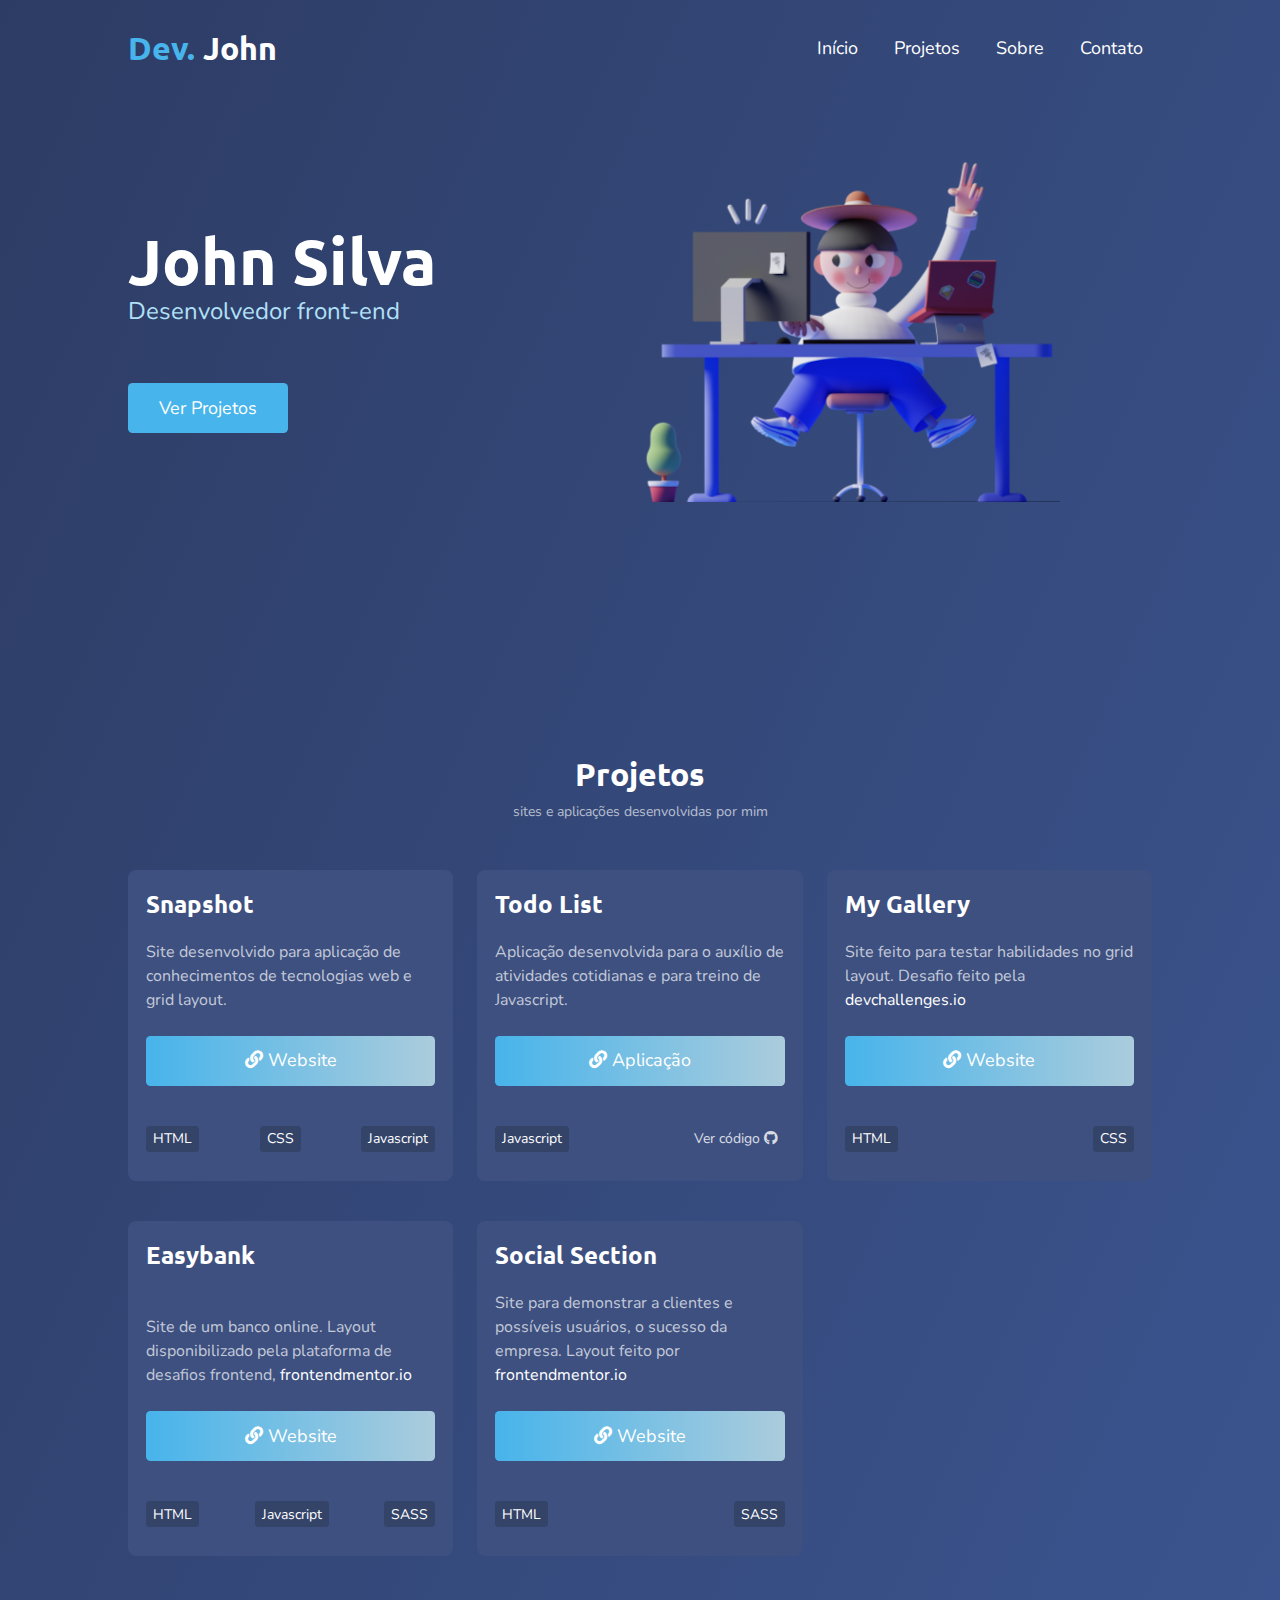
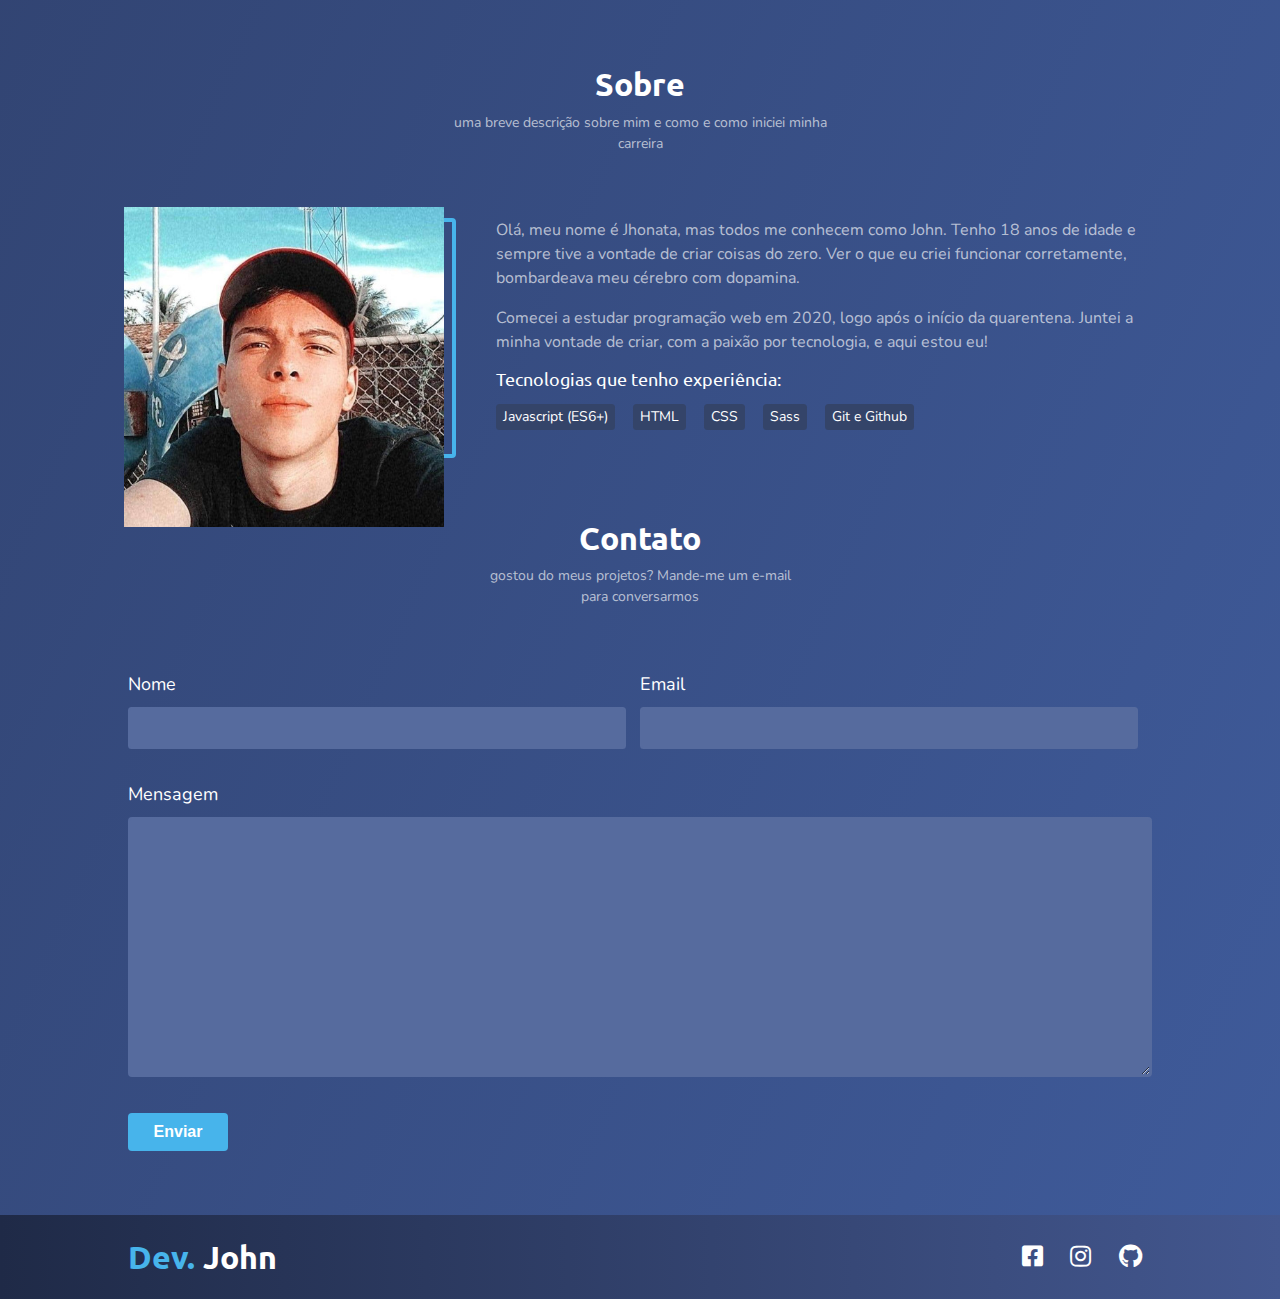
==== commit 47ab0d7b: "refatoração" ====
--- a/index.html
+++ b/index.html
@@ -40,9 +40,10 @@
                             <img src="./public/assets/img/close.svg" alt="">
                         </span>
                     </li>
+                    <li><a href="#intro">Início</a></li>
                     <li><a href="#projects" class="js-scrollSuave">Projetos</a></li>
-                    <li><a href="#about" class="js-scrollSuave">Sobre</a></li>
-                    <li><a href="#contact" class="js-scrollSuave">Contato</a></li>
+                    <li><a href="#about">Sobre</a></li>
+                    <li><a href="#contact">Contato</a></li>
                 </ul>
             </nav> <!--NAVIGATION-->
         </div> <!--CONTAINER-->
@@ -53,7 +54,7 @@
             <div id="intro-content">
                 <h1>John Silva</h1>
                 <p>Desenvolvedor front-end</p>
-                <a href="#projects" class="background-blue js-scrollSuave">Ver Projetos</a>
+                <a href="#projects" class="background-blue">Ver Projetos</a>
             </div> <!--INTRO-CONTENT-->
             <div id="intro-img">
                 <img src="./public/assets/img/ilustration-intro.png" alt="Ilustration">
--- a/public/css/main.css
+++ b/public/css/main.css
@@ -1,2 +1,775 @@
-.flex,#header .container,#intro .container,#contact form .flex-input,#footer .container{display:-webkit-box;display:-ms-flexbox;display:flex;-webkit-box-align:center;-ms-flex-align:center;align-items:center;-webkit-box-pack:justify;-ms-flex-pack:justify;justify-content:space-between}.border-radius,.btn,.techs ul li,#about .container .about-img{border-radius:.25em}*{margin:0;padding:0;-webkit-box-sizing:border-box;box-sizing:border-box}body{background-image:-webkit-gradient(linear, left top, right bottom, from(#2d3c64), to(#3f5b9b));background-image:linear-gradient(to right bottom, #2d3c64, #3f5b9b);font-size:16px}img{max-width:100%;display:block}a{text-decoration:none;color:#fff;-webkit-transition:all .3s ease;transition:all .3s ease}ul{list-style:none}a,p,small,li,label,input,textarea{font:normal 400 1em/1.5em "Nunito", 'Trebuchet MS', sans-serif}h1,h2,h3{font:normal 600 2em/1em "Ubuntu", verdana, sans-serif}section h2{text-align:center;color:#fff;margin-bottom:.35em}input,button,textarea{outline:none;border:none}.container{max-width:80%;margin:0 auto}.color-blue{color:#47B4EB}.background-blue{background:#47B4EB}.icon{display:none}.btn{background:-webkit-gradient(linear, left top, right top, from(#47B4EB), to(#ABCCDC));background:linear-gradient(to right, #47B4EB, #ABCCDC);display:block;text-align:center;padding:.625em 0;font-size:1.125em;-webkit-transition:all .3s ease;transition:all .3s ease}.techs ul li{display:inline-block;background:#344469;color:#fff;padding:.2em .5em;font-size:.875em;margin-bottom:.5em;-webkit-transition:all .3s ease;transition:all .3s ease}.logo a.logomarca{font:normal 600 2em/1em "Ubuntu", verdana, sans-serif}@-webkit-keyframes surgirMenu{from{opacity:.5;-webkit-transform:translateY(-40px);transform:translateY(-40px)}to{opacity:1;-webkit-transform:translateY(0px);transform:translateY(0px)}}@keyframes surgirMenu{from{opacity:.5;-webkit-transform:translateY(-40px);transform:translateY(-40px)}to{opacity:1;-webkit-transform:translateY(0px);transform:translateY(0px)}}#header{padding:2em 0;position:absolute;top:0;right:0;left:0}#header.ativo{position:fixed;top:0;left:0;right:0;z-index:10001;background:#314679;padding:1em 0;-webkit-animation:surgirMenu .3s;animation:surgirMenu .3s}#header #navigation ul li{display:inline-block;margin-left:.875em}#header #navigation ul li a{font-size:1.125em;padding:.5em;color:#fff}#header #navigation ul li a:hover{color:#47B4EB}#header #navigation ul li a.ativo{color:#47B4EB}#intro{margin-top:10em}#intro #intro-content h1{font-size:4em;color:#fff}#intro #intro-content p{font-size:1.5em;color:#b1e0f8}#intro #intro-content a.background-blue{border-radius:.25em;display:inline-block;margin-top:3em;width:160px;text-align:center;font-size:1.125em;padding:.625em}#intro #intro-img{width:50%}#projects{margin:20% 0 4em}#projects .container>p{text-align:center;color:#ffffffa6;font-size:.875em;font-weight:400}#projects .container-card{display:-ms-grid;display:grid;-ms-grid-columns:(1fr)[3];grid-template-columns:repeat(3, 1fr);gap:1.5em;margin-top:3em}#projects .container-card .card-item{background:#3d5080;padding:1.25em 1em;border-radius:.5em;margin-bottom:1em;display:-webkit-box;display:-ms-flexbox;display:flex;-webkit-box-orient:vertical;-webkit-box-direction:normal;-ms-flex-direction:column;flex-direction:column;-webkit-transition:all .3s ease;transition:all .3s ease;border:2px solid #3d5080}#projects .container-card .card-item:hover{-webkit-transform:translateY(-4px);transform:translateY(-4px);-webkit-transform:scale(1.02);transform:scale(1.02);-webkit-box-shadow:10px 10px 6px rgba(0,0,0,0.05),-10px 10px 6px rgba(0,0,0,0.05);box-shadow:10px 10px 6px rgba(0,0,0,0.05),-10px 10px 6px rgba(0,0,0,0.05);border:2px solid #47B4EB}#projects .container-card .card-item.ativo{-webkit-transform:scale(1);transform:scale(1)}#projects .container-card .card-item h3{font-size:1.5em;color:#fff;-webkit-box-flex:1;-ms-flex:1;flex:1}#projects .container-card .card-item p{color:rgba(255,255,255,0.7);margin:1.5em 0;-webkit-box-flex:1;-ms-flex:1;flex:1}#projects .container-card .card-item a.btn-card:hover{background:-webkit-gradient(linear, left top, right top, from(#3ca6db), to(#96bacc));background:linear-gradient(to right, #3ca6db, #96bacc)}#projects .container-card .card-item .techs{-webkit-box-flex:1;-ms-flex:1;flex:1}#projects .container-card .card-item .techs ul{display:-webkit-box;display:-ms-flexbox;display:flex;-webkit-box-pack:justify;-ms-flex-pack:justify;justify-content:space-between;-ms-flex-wrap:wrap;flex-wrap:wrap;margin-top:2.5em}#projects .container-card .card-item .techs ul li a.code:hover{cursor:pointer;text-decoration:underline}#projects .container-card .card-item .techs .back-none{background:none;opacity:.8}#about{margin:6em 0 4em}#about>p{text-align:center;color:#ffffffa6;font-weight:400;max-width:30%;margin:0 auto;font-size:.875em}#about .container{display:-ms-grid;display:grid;-ms-grid-columns:1fr 2fr;grid-template-columns:1fr 2fr;gap:40px;margin-top:4em}#about .container .about-img{border:4px solid #47B4EB;height:240px}#about .container .about-img img{position:relative;bottom:15px;right:8px}#about .container .about-content p{color:#ffffffa6;margin-bottom:1em}#about .container .about-content h3{color:#fff;font-size:1.125em;font-weight:400;margin-bottom:.625em}#about .container .about-content .techs{margin-top:1em}#about .container .about-content .techs ul li+li{margin-left:1em}#about .container .about-content .techs ul li:hover{-webkit-transform:translateY(-4px);transform:translateY(-4px)}#contact p{text-align:center;color:#ffffffa6;font-weight:400;max-width:31%;margin:0 auto;font-size:.875em}#contact form{margin:4em 0}#contact form label{display:block;color:#fff;margin-bottom:.5em;font-size:1.125em}#contact form .flex-input{-ms-flex-wrap:wrap;flex-wrap:wrap;-webkit-box-pack:justify;-ms-flex-pack:justify;justify-content:space-between;margin-bottom:2em}#contact form .flex-input .flex-item{-webkit-box-flex:1;-ms-flex:1 1 240px;flex:1 1 240px}#contact form .flex-input .flex-item input:last-child{margin-right:0}#contact form input{border:2px solid #566b9e;width:calc(100% - 1em);border-radius:.25em;background:#566b9e;padding:.625em 1em;color:#ffffffa6;font-size:.875em;margin-right:1em}#contact form input:focus{border:2px solid #47B4EB}#contact form textarea{width:100%;border:2px solid #566b9e;background:#566b9e;height:260px;padding:.625em 1em;color:#ffffffa6;border-radius:.25em}#contact form textarea:focus{border:2px solid #47B4EB}#contact form button{color:#fff;font-size:1em;font-weight:600;cursor:pointer;padding:.625em 0;display:block;width:100px;border-radius:.25em;margin-top:2em;-webkit-transition:all .3s ease;transition:all .3s ease}#contact form button:hover{background:#1f7aa7}#footer{background-image:-webkit-gradient(linear, left top, right top, from(#1F2A47), to(#43578f));background-image:linear-gradient(to right, #1F2A47, #43578f);padding:1.5em 0}#footer .container{-ms-flex-wrap:wrap;flex-wrap:wrap}#footer .container ul li{display:inline-block;margin-left:.2em}#footer .container ul li a{font-size:1.5em;padding:.425em}#footer .container ul li a:hover{color:#47B4EB}@media (max-width: 770px){#header #navigation ul li{display:inline-block;margin-left:.625em}#intro{margin-top:8em}#intro #intro-content h1{font-size:3em;margin-bottom:.1em}#intro #intro-content p{font-size:1.125em}#intro #intro-content a.background-blue{margin-top:2em;font-size:1em}#about{margin:4em 0}#about>p{max-width:40%}#about .container{display:-ms-grid;display:grid;-ms-grid-columns:1fr 1fr;grid-template-columns:1fr 1fr;gap:20px}#about .about-img{height:260px}#about .about-img img{bottom:30px}#about .about-content p{font-size:.875em;margin-bottom:.625em}#about .about-content h3{font-size:1em}#contact p{max-width:50%}}@media (max-width: 635px){.container{max-width:90%}.icon{display:block;width:25px;cursor:pointer;border:none}#header #navigation #menujs{position:fixed;top:0;bottom:0;right:-100%;width:60%;background:#314679;padding:2em;display:-webkit-box;display:-ms-flexbox;display:flex;-webkit-box-orient:vertical;-webkit-box-direction:normal;-ms-flex-direction:column;flex-direction:column;-webkit-transition:all .3s;transition:all .3s}#header #navigation ul li{display:block;margin-left:0;clear:both}#header #navigation ul li span.icon{float:right;margin-bottom:2em}#header #navigation ul li a{font-size:1.125em;padding:.625em;display:block;border-bottom:1px solid #455b8d}#header.ativo #menujs{background:#314679}#projects{margin:4em 0 0em}#projects h2{text-align:center;color:#fff}#projects .container-card{gap:.625em;margin-top:3em;-ms-grid-columns:auto;grid-template-columns:auto;gap:1em}#projects .container-card .card-item{padding:1.5em}#projects .container-card .card-item h3{font-size:1.25em}#projects .container-card .card-item p{margin:1em 0 1.5}#projects .container-card .card-item a.btn-card{font-size:1em}#projects .container-card .card-item .techs ul{display:-webkit-box;display:-ms-flexbox;display:flex;-webkit-box-pack:justify;-ms-flex-pack:justify;justify-content:space-between;-ms-flex-wrap:wrap;flex-wrap:wrap;margin-top:1.75em}#about{margin:2em 0}#about>p{max-width:80%}#about .container{-ms-grid-columns:auto;grid-template-columns:auto;gap:40px;margin-top:2em}#about .container .about-img{height:auto;border:none}#about .container .about-img img{position:static;bottom:0px;right:0px;margin:0 auto}#about .container .about-content h3{margin-bottom:.625em}#about .container .about-content p{margin-bottom:1em}#about .container .about-content .techs ul li{margin-bottom:.625em}#about .container .about-content .techs ul li+li{margin-left:0}#footer{padding:1.125em 0}#footer .container{padding:0 .625em;-webkit-box-orient:vertical;-webkit-box-direction:normal;-ms-flex-direction:column;flex-direction:column}#footer .container ul li{margin-right:.2em;margin-left:0;margin-top:.875em}#footer .container ul li a{font-size:1.5em;padding:.425em}#footer .container ul li a:first-child{padding-left:0}#footer .container ul li a:hover{color:var(--color-blue)}}@media (max-width: 420px){#header{padding-top:1.5em}#header #navigation #menujs{width:80%;padding:2em 1em}#header #navigation ul li span.icon{float:right}#header #navigation ul li a{font-size:1em;padding:.875em 0}#intro .container{-webkit-box-orient:vertical;-webkit-box-direction:reverse;-ms-flex-direction:column-reverse;flex-direction:column-reverse}#intro #intro-content{margin-bottom:0}#intro #intro-content h1{font-size:2.625em;text-align:center;margin-top:1em}#intro #intro-content p{font-size:1em;text-align:center}#intro #intro-content a.background-blue{display:block;margin:2em auto}#intro #intro-img{width:100%}#about .container{gap:20px}#contact{margin:4em 0}#contact p{max-width:100%}#contact form{margin:3em 0}#contact form label{margin-bottom:.5em;font-size:1.125em}#contact .flex-input{margin-bottom:.5em}#contact .flex-input .flex-item{-webkit-box-flex:1;-ms-flex:1 1 240px;flex:1 1 240px;margin-bottom:1em}#contact button{width:120px;margin-top:1em}}
+.flex, #header .container, #intro .container, #contact form .flex-input, #footer .container {
+  display: -webkit-box;
+  display: -ms-flexbox;
+  display: flex;
+  -webkit-box-align: center;
+      -ms-flex-align: center;
+          align-items: center;
+  -webkit-box-pack: justify;
+      -ms-flex-pack: justify;
+          justify-content: space-between;
+}
+
+.border-radius, .btn, .techs ul li, #about .container .about-img {
+  border-radius: .25em;
+}
+
+* {
+  margin: 0;
+  padding: 0;
+  -webkit-box-sizing: border-box;
+  box-sizing: border-box;
+}
+
+body {
+  background-image: -webkit-gradient(linear, left top, right bottom, from(#2d3c64), to(#3f5b9b));
+  background-image: linear-gradient(to right bottom, #2d3c64, #3f5b9b);
+  font-size: 16px;
+}
+
+img {
+  max-width: 100%;
+  display: block;
+}
+
+a {
+  text-decoration: none;
+  color: #ffffff;
+  -webkit-transition: all .3s ease;
+  transition: all .3s ease;
+}
+
+ul {
+  list-style: none;
+}
+
+a, p, small, li, label, input, textarea {
+  font: normal 400 1em/1.5em "Nunito", 'Trebuchet MS', sans-serif;
+}
+
+h1, h2, h3 {
+  font: normal 600 2em/1em "Ubuntu", verdana, sans-serif;
+}
+
+section h2 {
+  text-align: center;
+  color: #ffffff;
+  margin-bottom: .35em;
+}
+
+input, button, textarea {
+  outline: none;
+  border: none;
+}
+
+html {
+  scroll-behavior: smooth;
+}
+
+/* CLASSES GERAIS ============================= */
+.container {
+  max-width: 80%;
+  margin: 0 auto;
+}
+
+.color-blue {
+  color: #47B4EB;
+}
+
+.background-blue {
+  background: #47B4EB;
+}
+
+.icon {
+  display: none;
+}
+
+.btn {
+  background: -webkit-gradient(linear, left top, right top, from(#47B4EB), to(#ABCCDC));
+  background: linear-gradient(to right, #47B4EB, #ABCCDC);
+  display: block;
+  text-align: center;
+  padding: .625em 0;
+  font-size: 1.125em;
+  -webkit-transition: all .3s ease;
+  transition: all .3s ease;
+}
+
+.techs ul li {
+  display: inline-block;
+  background: #344469;
+  color: #ffffff;
+  padding: .2em .5em;
+  font-size: .875em;
+  margin-bottom: .5em;
+  -webkit-transition: all .3s ease;
+  transition: all .3s ease;
+}
+
+.logo a.logomarca {
+  font: normal 600 2em/1em "Ubuntu", verdana, sans-serif;
+}
+
+@-webkit-keyframes surgirMenu {
+  from {
+    opacity: .5;
+    -webkit-transform: translateY(-40px);
+            transform: translateY(-40px);
+  }
+  to {
+    opacity: 1;
+    -webkit-transform: translateY(0px);
+            transform: translateY(0px);
+  }
+}
+
+@keyframes surgirMenu {
+  from {
+    opacity: .5;
+    -webkit-transform: translateY(-40px);
+            transform: translateY(-40px);
+  }
+  to {
+    opacity: 1;
+    -webkit-transform: translateY(0px);
+            transform: translateY(0px);
+  }
+}
+
+#header {
+  padding: 2em 0;
+  position: absolute;
+  top: 0;
+  right: 0;
+  left: 0;
+}
+
+#header.ativo {
+  position: fixed;
+  top: 0;
+  left: 0;
+  right: 0;
+  z-index: 10001;
+  background: #314679;
+  padding: 1em 0;
+  -webkit-animation: surgirMenu .3s;
+  animation: surgirMenu .3s;
+}
+
+#header #navigation ul li {
+  display: inline-block;
+  margin-left: .875em;
+}
+
+#header #navigation ul li a {
+  font-size: 1.125em;
+  padding: .5em;
+  color: #ffffff;
+  position: relative;
+}
+
+#header #navigation ul li a:hover {
+  color: #47B4EB;
+}
+
+#header #navigation ul li a.ativo {
+  color: #47B4EB;
+}
+
+#header #navigation ul li a::after {
+  content: '';
+  width: 0%;
+  height: 2px;
+  background-color: #47B4EB;
+  display: block;
+  position: absolute;
+  top: 40px;
+  border-radius: .25rem;
+  -webkit-transition: width .3s;
+  transition: width .3s;
+}
+
+#header #navigation ul li a:hover::after {
+  width: 100%;
+}
+
+#intro {
+  margin-top: 10em;
+}
+
+#intro #intro-content h1 {
+  font-size: 4em;
+  color: #ffffff;
+}
+
+#intro #intro-content p {
+  font-size: 1.5em;
+  color: #b1e0f8;
+}
+
+#intro #intro-content a.background-blue {
+  border-radius: .25em;
+  display: inline-block;
+  margin-top: 3em;
+  width: 160px;
+  text-align: center;
+  font-size: 1.125em;
+  padding: .625em;
+}
+
+#intro #intro-img {
+  width: 50%;
+}
+
+#projects {
+  margin: 20% 0 4em;
+}
+
+#projects .container > p {
+  text-align: center;
+  color: #ffffffa6;
+  font-size: .875em;
+  font-weight: 400;
+}
+
+#projects .container-card {
+  display: -ms-grid;
+  display: grid;
+  -ms-grid-columns: (1fr)[3];
+      grid-template-columns: repeat(3, 1fr);
+  gap: 1.5em;
+  margin-top: 3em;
+}
+
+#projects .container-card .card-item {
+  background: #3d5080;
+  padding: 1.25em 1em;
+  border-radius: .5em;
+  margin-bottom: 1em;
+  display: -webkit-box;
+  display: -ms-flexbox;
+  display: flex;
+  -webkit-box-orient: vertical;
+  -webkit-box-direction: normal;
+      -ms-flex-direction: column;
+          flex-direction: column;
+  -webkit-transition: all .3s ease;
+  transition: all .3s ease;
+  border: 2px solid #3d5080;
+}
+
+#projects .container-card .card-item:hover {
+  -webkit-transform: translateY(-4px);
+          transform: translateY(-4px);
+  -webkit-transform: scale(1.02);
+          transform: scale(1.02);
+  -webkit-box-shadow: 10px 10px 6px rgba(0, 0, 0, 0.05), -10px 10px 6px rgba(0, 0, 0, 0.05);
+          box-shadow: 10px 10px 6px rgba(0, 0, 0, 0.05), -10px 10px 6px rgba(0, 0, 0, 0.05);
+  border: 2px solid #47B4EB;
+}
+
+#projects .container-card .card-item.ativo {
+  -webkit-transform: scale(1);
+          transform: scale(1);
+}
+
+#projects .container-card .card-item h3 {
+  font-size: 1.5em;
+  color: #ffffff;
+  -webkit-box-flex: 1;
+      -ms-flex: 1;
+          flex: 1;
+}
+
+#projects .container-card .card-item p {
+  color: rgba(255, 255, 255, 0.7);
+  margin: 1.5em 0;
+  -webkit-box-flex: 1;
+      -ms-flex: 1;
+          flex: 1;
+}
+
+#projects .container-card .card-item a.btn-card:hover {
+  background: -webkit-gradient(linear, left top, right top, from(#3ca6db), to(#96bacc));
+  background: linear-gradient(to right, #3ca6db, #96bacc);
+}
+
+#projects .container-card .card-item .techs {
+  -webkit-box-flex: 1;
+      -ms-flex: 1;
+          flex: 1;
+}
+
+#projects .container-card .card-item .techs ul {
+  display: -webkit-box;
+  display: -ms-flexbox;
+  display: flex;
+  -webkit-box-pack: justify;
+      -ms-flex-pack: justify;
+          justify-content: space-between;
+  -ms-flex-wrap: wrap;
+      flex-wrap: wrap;
+  margin-top: 2.5em;
+}
+
+#projects .container-card .card-item .techs ul li a.code:hover {
+  cursor: pointer;
+  text-decoration: underline;
+}
+
+#projects .container-card .card-item .techs .back-none {
+  background: none;
+  opacity: .8;
+}
+
+#about {
+  margin: 6em 0 4em;
+}
+
+#about > p {
+  text-align: center;
+  color: #ffffffa6;
+  font-weight: 400;
+  max-width: 30%;
+  margin: 0 auto;
+  font-size: .875em;
+}
+
+#about .container {
+  display: -ms-grid;
+  display: grid;
+  -ms-grid-columns: 1fr 2fr;
+      grid-template-columns: 1fr 2fr;
+  gap: 40px;
+  margin-top: 4em;
+}
+
+#about .container .about-img {
+  border: 4px solid #47B4EB;
+  height: 240px;
+}
+
+#about .container .about-img img {
+  position: relative;
+  bottom: 15px;
+  right: 8px;
+}
+
+#about .container .about-content p {
+  color: #ffffffa6;
+  margin-bottom: 1em;
+}
+
+#about .container .about-content h3 {
+  color: #ffffff;
+  font-size: 1.125em;
+  font-weight: 400;
+  margin-bottom: .625em;
+}
+
+#about .container .about-content .techs {
+  margin-top: 1em;
+}
+
+#about .container .about-content .techs ul li + li {
+  margin-left: 1em;
+}
+
+#about .container .about-content .techs ul li:hover {
+  -webkit-transform: translateY(-4px);
+          transform: translateY(-4px);
+}
+
+#contact p {
+  text-align: center;
+  color: #ffffffa6;
+  font-weight: 400;
+  max-width: 31%;
+  margin: 0 auto;
+  font-size: .875em;
+}
+
+#contact form {
+  margin: 4em 0;
+}
+
+#contact form label {
+  display: block;
+  color: #ffffff;
+  margin-bottom: .5em;
+  font-size: 1.125em;
+}
+
+#contact form .flex-input {
+  -ms-flex-wrap: wrap;
+      flex-wrap: wrap;
+  -webkit-box-pack: justify;
+      -ms-flex-pack: justify;
+          justify-content: space-between;
+  margin-bottom: 2em;
+}
+
+#contact form .flex-input .flex-item {
+  -webkit-box-flex: 1;
+      -ms-flex: 1 1 240px;
+          flex: 1 1 240px;
+}
+
+#contact form .flex-input .flex-item input:last-child {
+  margin-right: 0;
+}
+
+#contact form input {
+  border: 2px solid #566b9e;
+  width: calc(100% - 1em);
+  border-radius: .25em;
+  background: #566b9e;
+  padding: .625em 1em;
+  color: #ffffffa6;
+  font-size: .875em;
+  margin-right: 1em;
+}
+
+#contact form input:focus {
+  border: 2px solid #47B4EB;
+}
+
+#contact form textarea {
+  width: 100%;
+  border: 2px solid #566b9e;
+  background: #566b9e;
+  height: 260px;
+  padding: .625em 1em;
+  color: #ffffffa6;
+  border-radius: .25em;
+}
+
+#contact form textarea:focus {
+  border: 2px solid #47B4EB;
+}
+
+#contact form button {
+  color: #ffffff;
+  font-size: 1em;
+  font-weight: 600;
+  cursor: pointer;
+  padding: .625em 0;
+  display: block;
+  width: 100px;
+  border-radius: .25em;
+  margin-top: 2em;
+  -webkit-transition: all .3s ease;
+  transition: all .3s ease;
+}
+
+#contact form button:hover {
+  background: #1f7aa7;
+}
+
+#footer {
+  background-image: -webkit-gradient(linear, left top, right top, from(#1F2A47), to(#43578f));
+  background-image: linear-gradient(to right, #1F2A47, #43578f);
+  padding: 1.5em 0;
+}
+
+#footer .container {
+  -ms-flex-wrap: wrap;
+      flex-wrap: wrap;
+}
+
+#footer .container ul li {
+  display: inline-block;
+  margin-left: .2em;
+}
+
+#footer .container ul li a {
+  font-size: 1.5em;
+  padding: .425em;
+}
+
+#footer .container ul li a:hover {
+  color: #47B4EB;
+}
+
+@media (max-width: 770px) {
+  #header #navigation ul li {
+    display: inline-block;
+    margin-left: .625em;
+  }
+  /* INTRO ============================= */
+  #intro {
+    margin-top: 8em;
+  }
+  #intro #intro-content h1 {
+    font-size: 3em;
+    margin-bottom: .1em;
+  }
+  #intro #intro-content p {
+    font-size: 1.125em;
+  }
+  #intro #intro-content a.background-blue {
+    margin-top: 2em;
+    font-size: 1em;
+  }
+  #about {
+    margin: 4em 0;
+  }
+  #about > p {
+    max-width: 40%;
+  }
+  #about .container {
+    display: -ms-grid;
+    display: grid;
+    -ms-grid-columns: 1fr 1fr;
+        grid-template-columns: 1fr 1fr;
+    gap: 20px;
+  }
+  #about .about-img {
+    height: 260px;
+  }
+  #about .about-img img {
+    bottom: 30px;
+  }
+  #about .about-content p {
+    font-size: .875em;
+    margin-bottom: .625em;
+  }
+  #about .about-content h3 {
+    font-size: 1em;
+  }
+  #contact p {
+    max-width: 50%;
+  }
+}
+
+@media (max-width: 635px) {
+  .container {
+    max-width: 90%;
+  }
+  .icon {
+    display: block;
+    width: 25px;
+    cursor: pointer;
+    border: none;
+  }
+  #header #navigation #menujs {
+    position: fixed;
+    top: 0;
+    bottom: 0;
+    right: -100%;
+    width: 60%;
+    background: #314679;
+    padding: 2em;
+    display: -webkit-box;
+    display: -ms-flexbox;
+    display: flex;
+    -webkit-box-orient: vertical;
+    -webkit-box-direction: normal;
+        -ms-flex-direction: column;
+            flex-direction: column;
+    -webkit-transition: all .3s;
+    transition: all .3s;
+  }
+  #header #navigation ul li {
+    display: block;
+    margin-left: 0;
+    clear: both;
+  }
+  #header #navigation ul li span.icon {
+    float: right;
+    margin-bottom: 2em;
+  }
+  #header #navigation ul li a {
+    font-size: 1.125em;
+    padding: .625em;
+    display: block;
+    border-bottom: 1px solid #455b8d;
+  }
+  #header.ativo #menujs {
+    background: #314679;
+  }
+  #projects {
+    margin: 4em 0 0em;
+  }
+  #projects h2 {
+    text-align: center;
+    color: #ffffff;
+  }
+  #projects .container-card {
+    gap: .625em;
+    margin-top: 3em;
+    -ms-grid-columns: auto;
+        grid-template-columns: auto;
+    gap: 1em;
+  }
+  #projects .container-card .card-item {
+    padding: 1.5em;
+  }
+  #projects .container-card .card-item h3 {
+    font-size: 1.25em;
+  }
+  #projects .container-card .card-item p {
+    margin: 1em 0 1.5;
+  }
+  #projects .container-card .card-item a.btn-card {
+    font-size: 1em;
+  }
+  #projects .container-card .card-item .techs ul {
+    display: -webkit-box;
+    display: -ms-flexbox;
+    display: flex;
+    -webkit-box-pack: justify;
+        -ms-flex-pack: justify;
+            justify-content: space-between;
+    -ms-flex-wrap: wrap;
+        flex-wrap: wrap;
+    margin-top: 1.75em;
+  }
+  #about {
+    margin: 2em 0;
+  }
+  #about > p {
+    max-width: 80%;
+  }
+  #about .container {
+    -ms-grid-columns: auto;
+        grid-template-columns: auto;
+    gap: 40px;
+    margin-top: 2em;
+  }
+  #about .container .about-img {
+    height: auto;
+    border: none;
+  }
+  #about .container .about-img img {
+    position: static;
+    bottom: 0px;
+    right: 0px;
+    margin: 0 auto;
+  }
+  #about .container .about-content h3 {
+    margin-bottom: .625em;
+  }
+  #about .container .about-content p {
+    margin-bottom: 1em;
+  }
+  #about .container .about-content .techs ul li {
+    margin-bottom: .625em;
+  }
+  #about .container .about-content .techs ul li + li {
+    margin-left: 0;
+  }
+  #footer {
+    padding: 1.125em 0;
+  }
+  #footer .container {
+    padding: 0 .625em;
+    -webkit-box-orient: vertical;
+    -webkit-box-direction: normal;
+        -ms-flex-direction: column;
+            flex-direction: column;
+  }
+  #footer .container ul li {
+    margin-right: .2em;
+    margin-left: 0;
+    margin-top: .875em;
+  }
+  #footer .container ul li a {
+    font-size: 1.5em;
+    padding: .425em;
+  }
+  #footer .container ul li a:first-child {
+    padding-left: 0;
+  }
+  #footer .container ul li a:hover {
+    color: var(--color-blue);
+  }
+}
+
+@media (max-width: 420px) {
+  /* HEADER ============================= */
+  #header {
+    padding-top: 1.5em;
+  }
+  #header #navigation #menujs {
+    width: 80%;
+    padding: 2em 1em;
+  }
+  #header #navigation ul li span.icon {
+    float: right;
+  }
+  #header #navigation ul li a {
+    font-size: 1em;
+    padding: .875em 0;
+  }
+  #header #navigation ul li a::after {
+    content: '';
+    width: 0%;
+    height: 2px;
+    background-color: #47B4EB;
+    display: none;
+    position: absolute;
+    top: 40px;
+    border-radius: .25rem;
+    -webkit-transition: width .3s;
+    transition: width .3s;
+  }
+  #header #navigation ul li a:hover::after {
+    width: 100%;
+  }
+  #intro .container {
+    -webkit-box-orient: vertical;
+    -webkit-box-direction: reverse;
+        -ms-flex-direction: column-reverse;
+            flex-direction: column-reverse;
+  }
+  #intro #intro-content {
+    margin-bottom: 0;
+  }
+  #intro #intro-content h1 {
+    font-size: 2.625em;
+    text-align: center;
+    margin-top: 1em;
+  }
+  #intro #intro-content p {
+    font-size: 1em;
+    text-align: center;
+  }
+  #intro #intro-content a.background-blue {
+    display: block;
+    margin: 2em auto;
+  }
+  #intro #intro-img {
+    width: 100%;
+  }
+  #about .container {
+    gap: 20px;
+  }
+  #contact {
+    margin: 4em 0;
+  }
+  #contact p {
+    max-width: 100%;
+  }
+  #contact form {
+    margin: 3em 0;
+  }
+  #contact form label {
+    margin-bottom: .5em;
+    font-size: 1.125em;
+  }
+  #contact .flex-input {
+    margin-bottom: .5em;
+  }
+  #contact .flex-input .flex-item {
+    -webkit-box-flex: 1;
+        -ms-flex: 1 1 240px;
+            flex: 1 1 240px;
+    margin-bottom: 1em;
+  }
+  #contact button {
+    width: 120px;
+    margin-top: 1em;
+  }
+}
 /*# sourceMappingURL=main.css.map */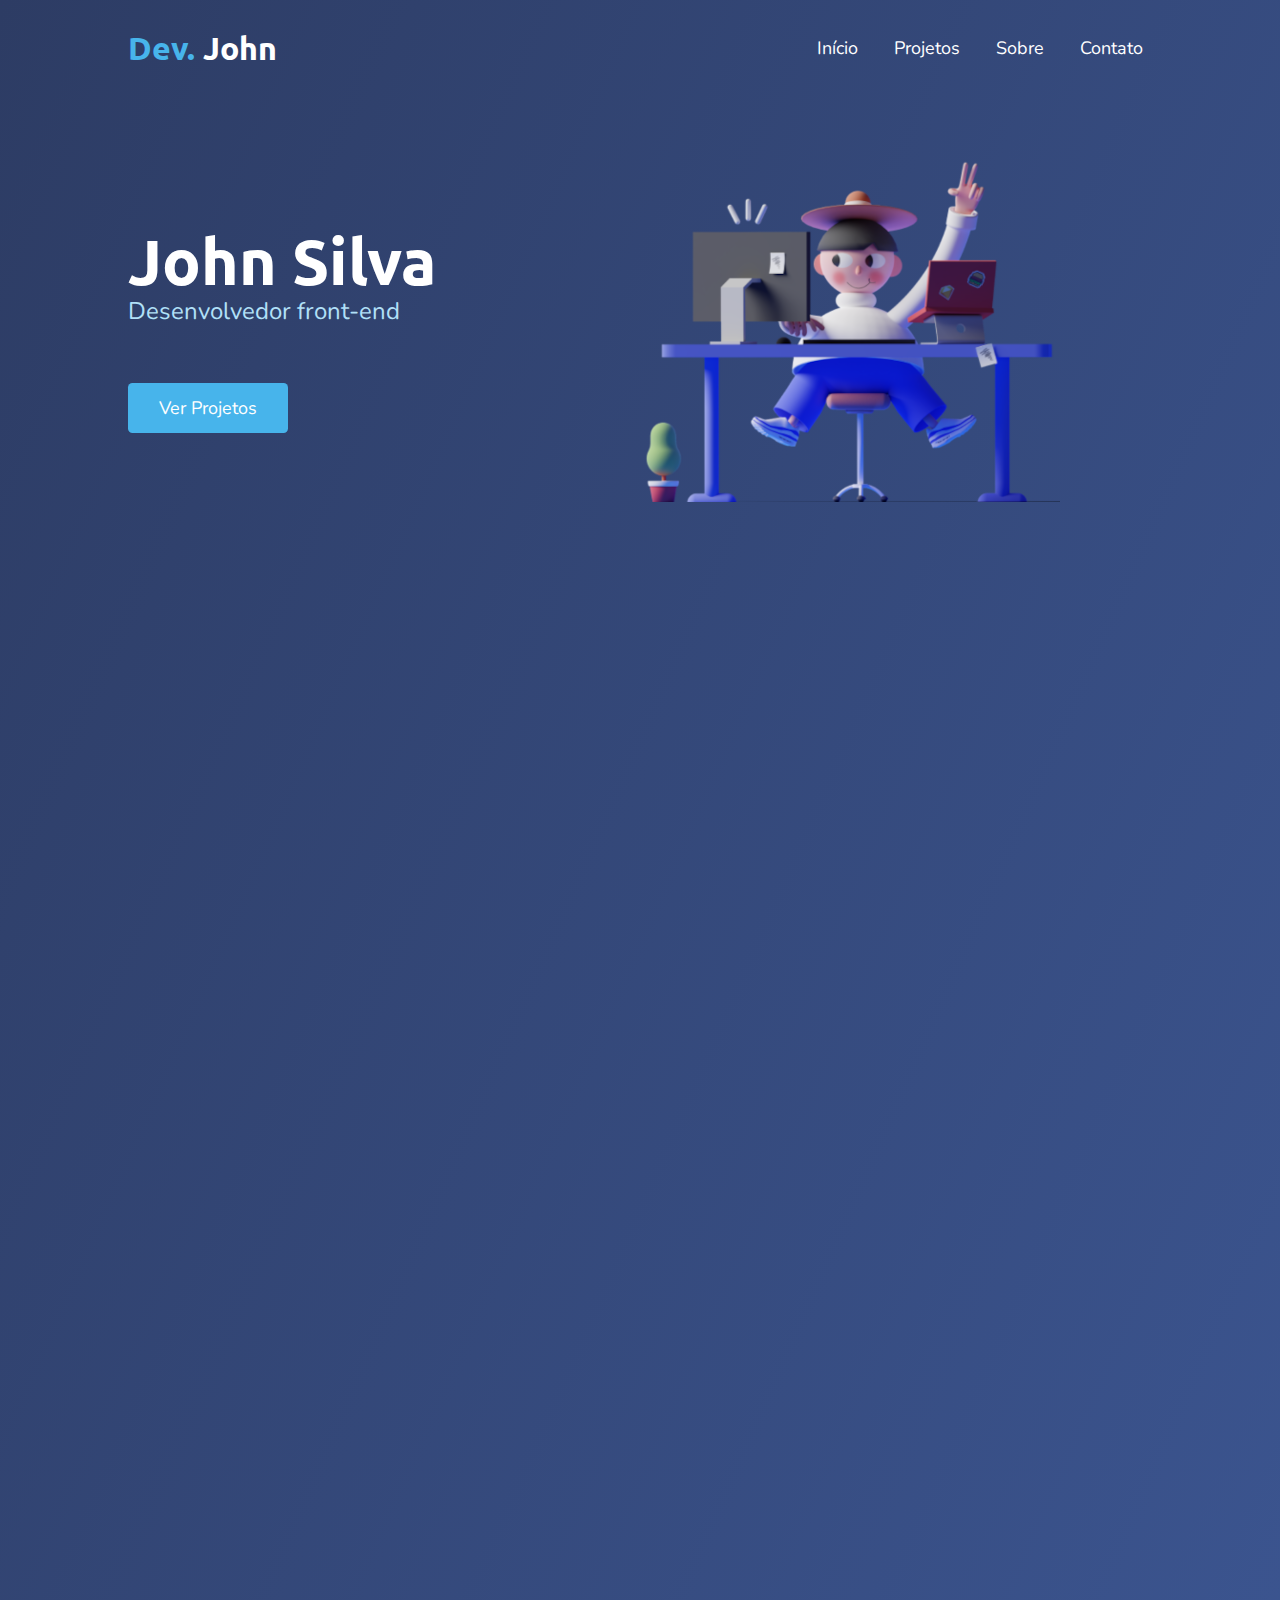
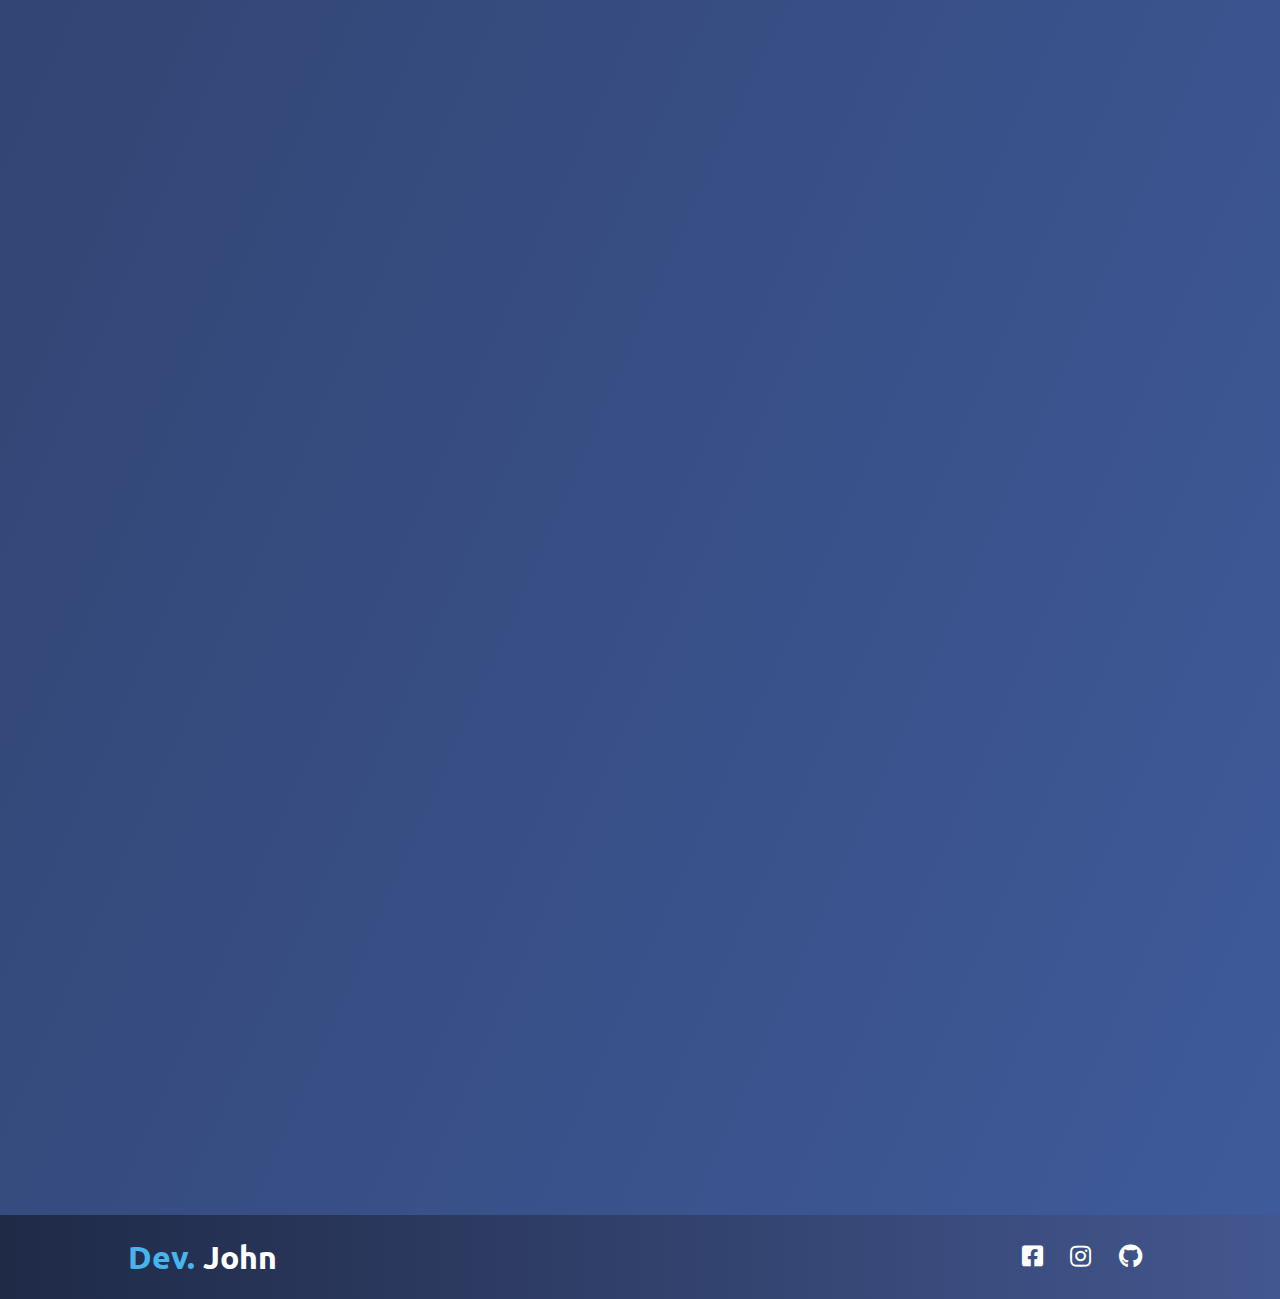
==== commit 440ed9d6: "adição de animações ao scroll" ====
--- a/index.html
+++ b/index.html
@@ -21,7 +21,6 @@
     <link rel="stylesheet" href="https://cdnjs.cloudflare.com/ajax/libs/font-awesome/5.11.2/css/all.css">
     <link rel="stylesheet" href="./public/css/main.css">
 
-    <script defer src="./public/js/script.js"></script>
 </head>
 <body>
     
@@ -49,7 +48,7 @@
         </div> <!--CONTAINER-->
     </header> <!--HEADER-->
 
-    <main id="intro">
+    <main id="intro" class="js-scroll">
         <div class="container">
             <div id="intro-content">
                 <h1>John Silva</h1>
@@ -62,10 +61,10 @@
         </div> <!--CONTAINER-->
     </main>
 
-    <section id="projects">
+    <section id="projects" class="js-scroll">
         <div class="container">
             <h2>Projetos</h2>
-            <p>sites e aplicações desenvolvidas por mim</p>
+            <p class="init-p">sites e aplicações desenvolvidas por mim</p>
 
             <div class="container-card">
                 <div class="card-item">
@@ -149,9 +148,9 @@
         </div> <!--CONTAINER-->
     </section> <!--PROJECTS-->
 
-    <section id="about">
+    <section id="about" class="js-scroll">
         <h2>Sobre</h2>
-        <p>uma breve descrição sobre mim e como e como iniciei minha carreira</p>
+        <p class="init-p">uma breve descrição sobre mim e como e como iniciei minha carreira</p>
         <div class="container">
             <div class="about-img">
                 <img src="./public/assets/img/foto-john.jpg" alt="Foto de John Silva">
@@ -173,7 +172,7 @@
         </div> <!--CONTAINER-->
     </section> <!--ABOUT-->
 
-    <section id="contact">
+    <section id="contact" class="js-scroll">
         <div class="container">
             <h2>Contato</h2>
             <p>gostou do meus projetos? Mande-me um e-mail para conversarmos</p>
@@ -219,5 +218,6 @@
         </div> <!--CONTAINER-->
     </footer>
 
+    <script src="./public/js/script.js"></script>
 </body>
 </html>--- a/public/css/main.css
+++ b/public/css/main.css
@@ -25,6 +25,7 @@
   background-image: -webkit-gradient(linear, left top, right bottom, from(#2d3c64), to(#3f5b9b));
   background-image: linear-gradient(to right bottom, #2d3c64, #3f5b9b);
   font-size: 16px;
+  overflow-x: hidden;
 }
 
 img {
@@ -64,6 +65,20 @@
 
 html {
   scroll-behavior: smooth;
+}
+
+.js-scroll {
+  visibility: hidden;
+  opacity: 0;
+  -webkit-transition: .3s;
+  transition: .3s;
+}
+
+.js-scroll.section-visible {
+  visibility: visible;
+  opacity: 1;
+  -webkit-animation: surgirSection .7s ease-in-out;
+          animation: surgirSection .7s ease-in-out;
 }
 
 /* CLASSES GERAIS ============================= */
@@ -136,6 +151,58 @@
   }
 }
 
+@-webkit-keyframes scroll {
+  from {
+    opacity: 0;
+    -webkit-transform: translateX(-40px);
+            transform: translateX(-40px);
+  }
+  to {
+    opacity: 1;
+    -webkit-transform: translateY(0);
+            transform: translateY(0);
+  }
+}
+
+@keyframes scroll {
+  from {
+    opacity: 0;
+    -webkit-transform: translateX(-40px);
+            transform: translateX(-40px);
+  }
+  to {
+    opacity: 1;
+    -webkit-transform: translateY(0);
+            transform: translateY(0);
+  }
+}
+
+@-webkit-keyframes surgirSection {
+  from {
+    opacity: .4;
+    -webkit-transform: translateX(-100px);
+            transform: translateX(-100px);
+  }
+  to {
+    opacity: 1;
+    -webkit-transform: translateX(0px);
+            transform: translateX(0px);
+  }
+}
+
+@keyframes surgirSection {
+  from {
+    opacity: .4;
+    -webkit-transform: translateX(-100px);
+            transform: translateX(-100px);
+  }
+  to {
+    opacity: 1;
+    -webkit-transform: translateX(0px);
+            transform: translateX(0px);
+  }
+}
+
 #header {
   padding: 2em 0;
   position: absolute;
@@ -149,7 +216,7 @@
   top: 0;
   left: 0;
   right: 0;
-  z-index: 10001;
+  z-index: 1001;
   background: #314679;
   padding: 1em 0;
   -webkit-animation: surgirMenu .3s;
@@ -235,8 +302,8 @@
 #projects .container-card {
   display: -ms-grid;
   display: grid;
-  -ms-grid-columns: (1fr)[3];
-      grid-template-columns: repeat(3, 1fr);
+  -ms-grid-columns: 1fr 1fr 1fr;
+      grid-template-columns: 1fr 1fr 1fr;
   gap: 1.5em;
   margin-top: 3em;
 }
@@ -558,6 +625,7 @@
     bottom: 0;
     right: -100%;
     width: 60%;
+    z-index: 10001;
     background: #314679;
     padding: 2em;
     display: -webkit-box;
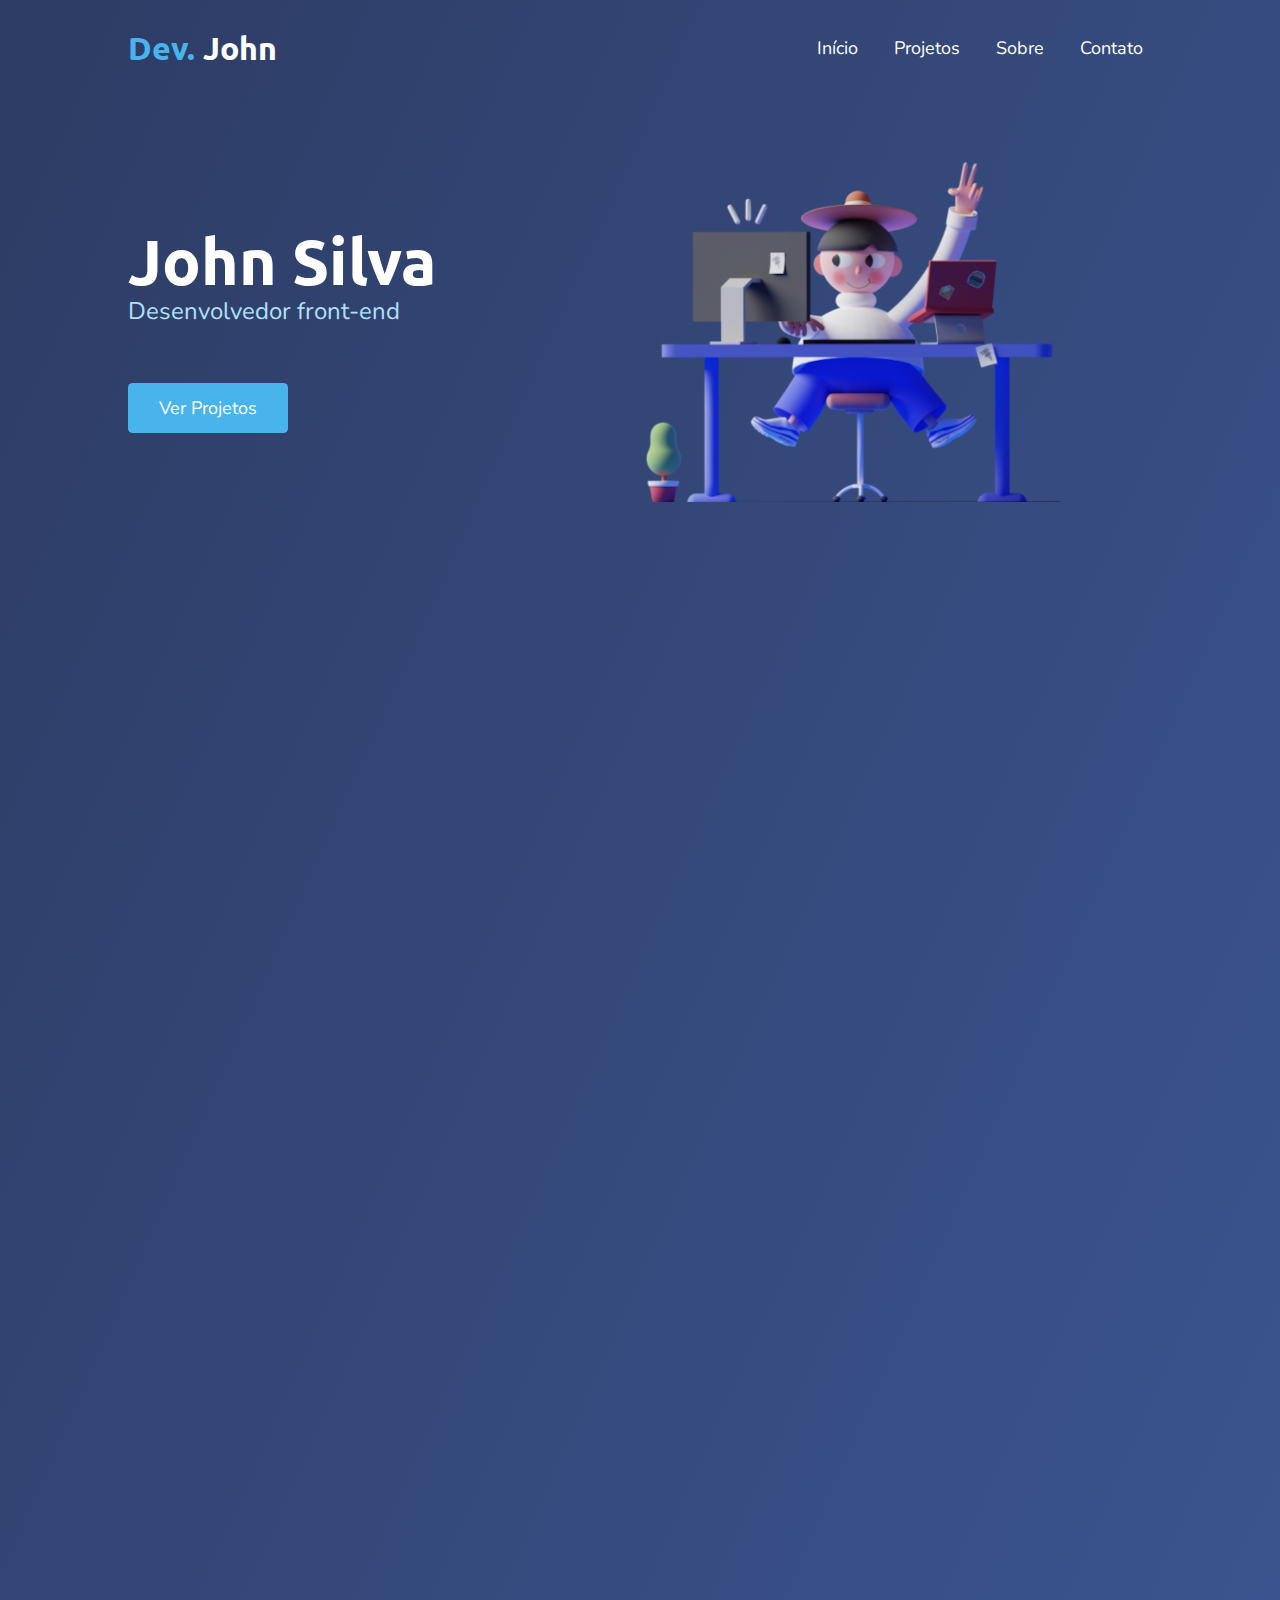
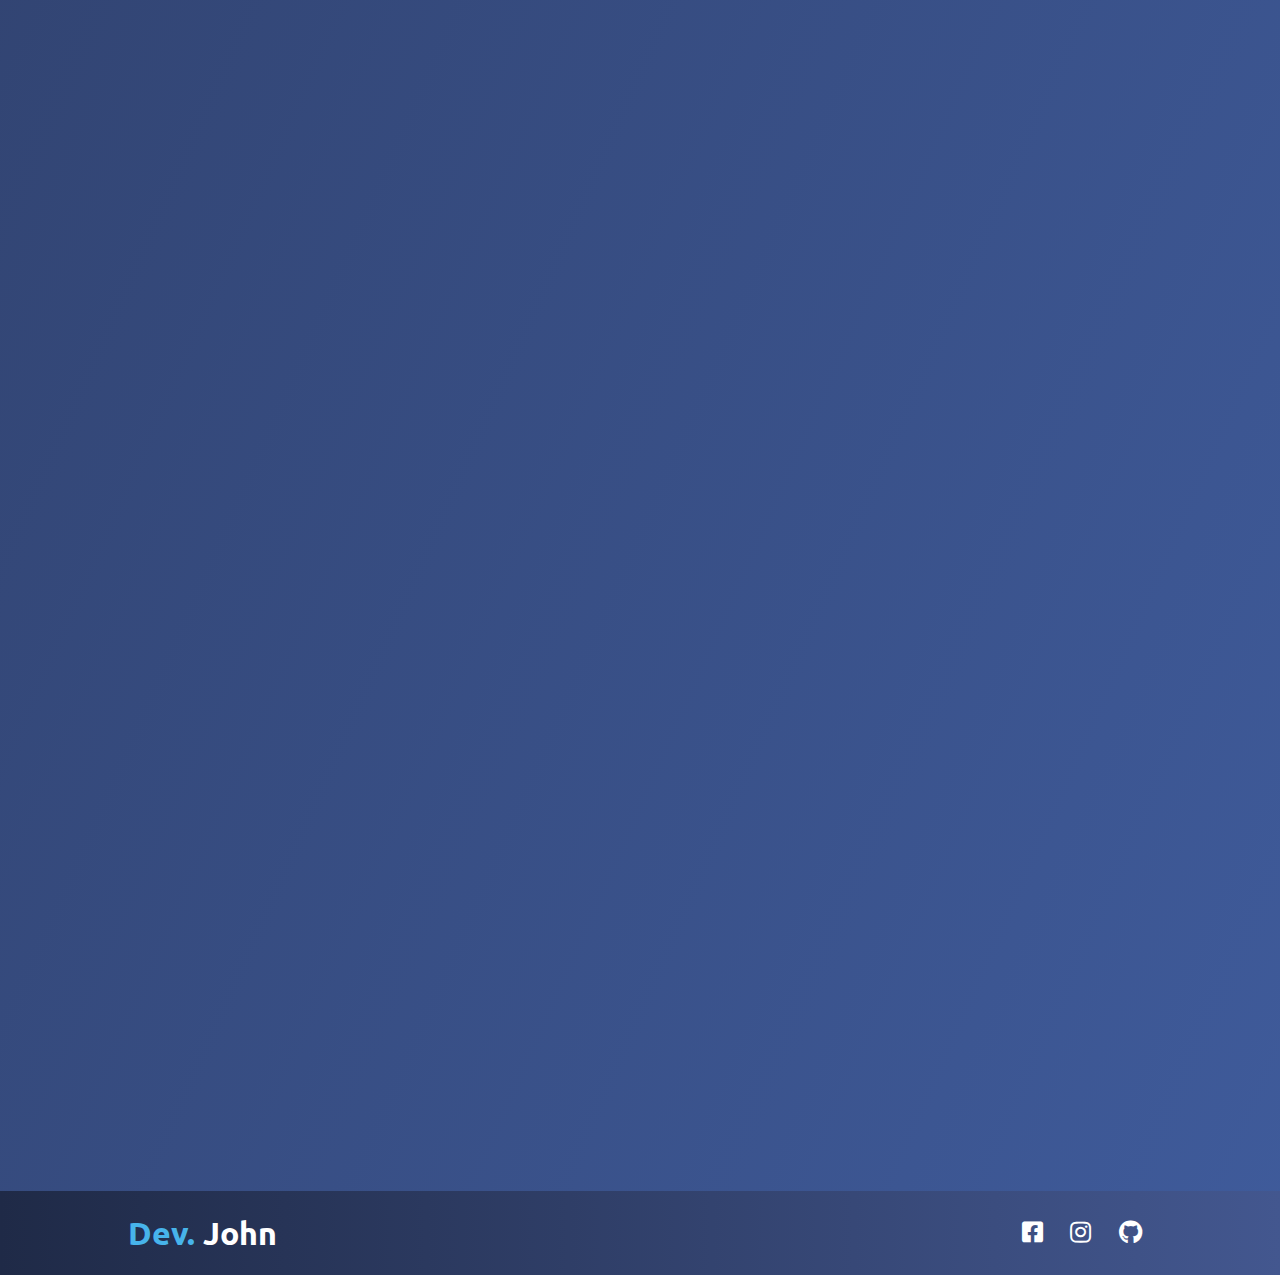
==== commit 0e86cef0: "Atualização e implementação de novos projetos" ====
--- a/index.html
+++ b/index.html
@@ -99,9 +99,9 @@
                 </div> <!--CARD-ITEM-->
 
                 <div class="card-item">
-                    <h3>My Gallery</h3>
-                    <p>Site feito para testar habilidades no grid layout. Desafio feito pela <a href="https://www.devchallenges.io" target="_blank" rel="external noopener">devchallenges.io</a></p>
-                    <a href="https://gallery-john.netlify.app" target="_blank" rel="noopener external" class="btn btn-card">
+                    <h3>advogados.com</h3>
+                    <p>Projeto próprio desenvolvido para ser colocoado em meu portfólio.</p>
+                    <a href="https://advogados-john.netlify.app" target="_blank" rel="noopener external" class="btn btn-card">
                         <span> <i class="fas fa-link"></i></span>
                         Website
                     </a>
@@ -130,9 +130,25 @@
                 </div> <!--CARD-ITEM-->
 
                 <div class="card-item">
-                    <h3>Social Section</h3>
-                    <p>Site para demonstrar a clientes e possíveis usuários, o sucesso da empresa. Layout feito por <a href="https://www.frontendmentor.io" rel="external noopener" target="_blank">frontendmentor.io</a></p>
-                    <a href="https://social-john.netlify.app" target="_blank" rel="noopener external" class="btn btn-card">
+                    <h3>Saloon Hair</h3>
+                    <p>Projeto próprio desenvolvido para ser colocado no meu portfólio.</p>
+                    <a href="https://saloonhair.netlify.app" target="_blank" rel="noopener external" class="btn btn-card">
+                        <span> <i class="fas fa-link"></i></span>
+                        Website
+                    </a>
+                    <div class="techs">
+                        <ul>
+                            <li>HTML</li>
+                            <li>Javascript</li>
+                            <li>SASS</li>
+                        </ul>
+                    </div> <!--techs-->
+                </div> <!--CARD-ITEM-->
+
+                <div class="card-item">
+                    <h3>Pyro Web</h3>
+                    <p>Página de login desenvolvida para fins acadêmicos. Layout desenvolvido por mim, @DevJohn.</p>
+                    <a href="https://pyro-web.netlify.app" target="_blank" rel="noopener external" class="btn btn-card">
                         <span> <i class="fas fa-link"></i></span>
                         Website
                     </a>
